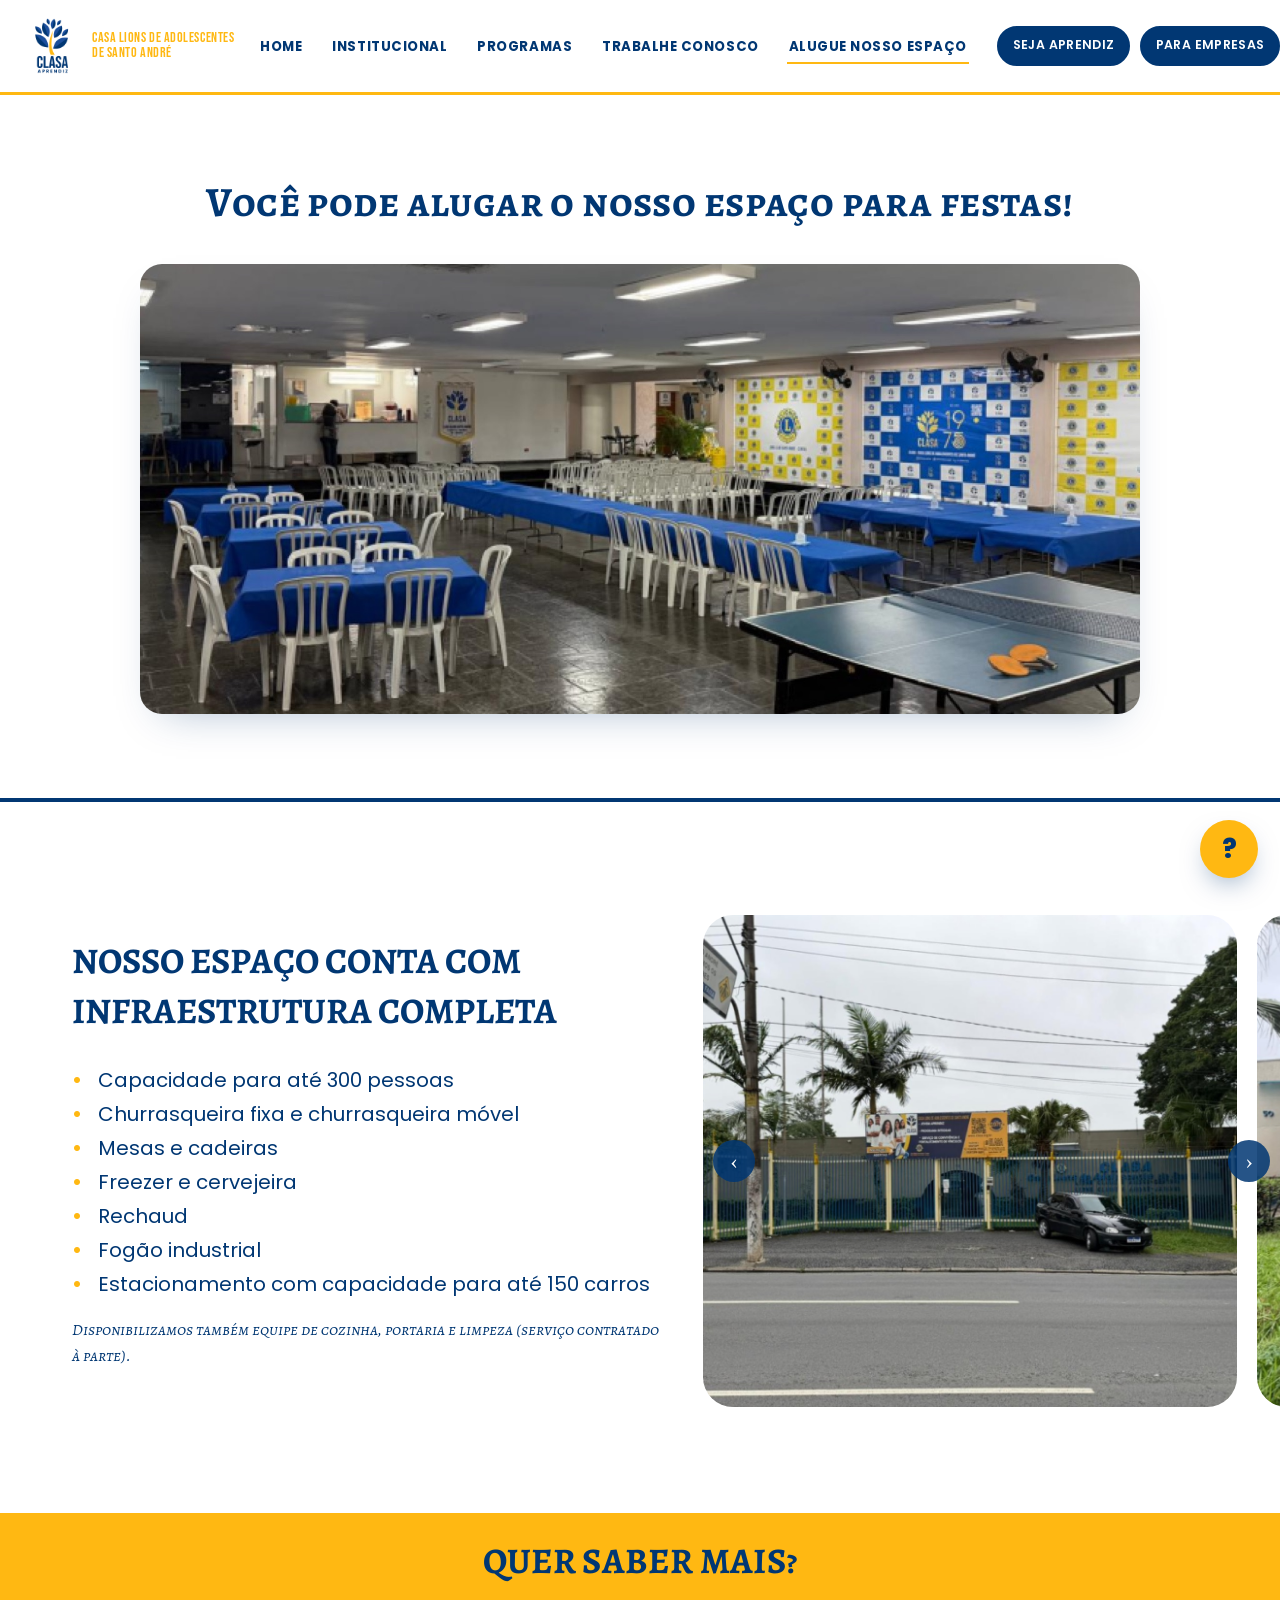
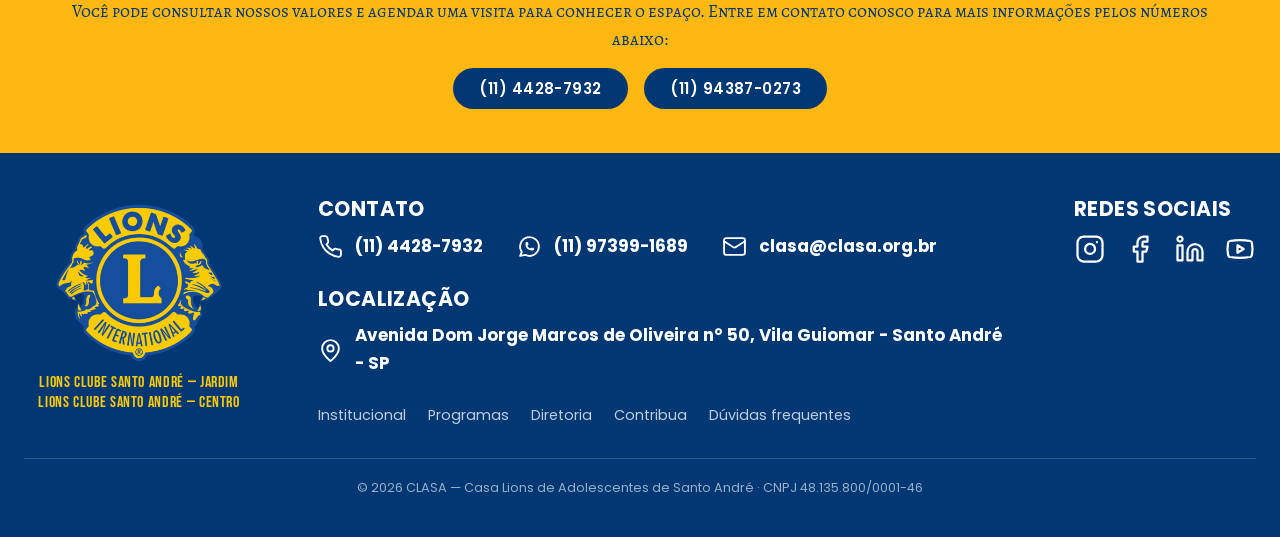
==== alugue-nosso-espaco.html @ 7c2de21e "fix: correções da 2ª rodada de revisão (hover dos documentos, indicadores do carrossel, logos dos pa" ====
<!DOCTYPE html>
<html lang="pt-BR">
<head>
  <meta charset="UTF-8" />
  <meta name="viewport" content="width=device-width, initial-scale=1" />
  <title>Alugue Nosso Espaço — CLASA</title>
  <meta name="description" content="Alugue o espaço da CLASA para festas e eventos. Capacidade para até 300 pessoas, infraestrutura completa e estacionamento para 150 carros." />
  <link rel="icon" href="assets/img/favicon.png" />
  <link rel="preconnect" href="https://fonts.googleapis.com" />
  <link rel="preconnect" href="https://fonts.gstatic.com" crossorigin />
  <link href="https://fonts.googleapis.com/css2?family=Alegreya+SC:ital,wght@0,400;0,500;0,700;0,800;1,400;1,700&family=Bebas+Neue&family=Poppins:wght@400;500;600;700;800&display=swap" rel="stylesheet" />
  <link rel="stylesheet" href="assets/css/style.css?v=17" />
</head>
<body data-page="alugue">

  <div id="site-header"></div>

  <main>

    <section class="section reveal">
      <div class="container">
        <h2 class="section-title section-title--navy">Você pode alugar o nosso espaço para festas!</h2>
        <div class="feature-img">
          <img src="assets/img/espaco/principal.jpg" alt="Salão de eventos da CLASA" loading="lazy" />
        </div>
      </div>
    </section>

    <div class="rule-navy" aria-hidden="true"></div>

    <section class="infra reveal">
      <div class="infra__grid">
          <div class="infra__text">
            <h2 class="split__title-lg">Nosso espaço conta com infraestrutura completa</h2>
            <ul class="bullet-list">
              <li>Capacidade para até 300 pessoas</li>
              <li>Churrasqueira fixa e churrasqueira móvel</li>
              <li>Mesas e cadeiras</li>
              <li>Freezer e cervejeira</li>
              <li>Rechaud</li>
              <li>Fogão industrial</li>
              <li>Estacionamento com capacidade para até 150 carros</li>
            </ul>
            <p class="infra__note"><em>Disponibilizamos também equipe de cozinha, portaria e limpeza (serviço contratado à parte).</em></p>
          </div>
          <div class="photo-carousel" data-carousel>
            <div class="photo-carousel__track">
              <img src="assets/img/espaco/g1.jpg" alt="Espaço da CLASA" loading="lazy" />
              <img src="assets/img/espaco/g2.jpg" alt="Espaço da CLASA" loading="lazy" />
              <img src="assets/img/espaco/g3.jpg" alt="Espaço da CLASA" loading="lazy" />
              <img src="assets/img/espaco/g4.jpg" alt="Espaço da CLASA" loading="lazy" />
              <img src="assets/img/espaco/g5.jpg" alt="Espaço da CLASA" loading="lazy" />
              <img src="assets/img/espaco/g6.jpg" alt="Espaço da CLASA" loading="lazy" />
              <img src="assets/img/espaco/g7.jpg" alt="Espaço da CLASA" loading="lazy" />
              <img src="assets/img/espaco/g8.jpg" alt="Espaço da CLASA" loading="lazy" />
            </div>
            <button class="photo-carousel__arrow photo-carousel__arrow--prev" type="button" aria-label="Foto anterior">&#8249;</button>
            <button class="photo-carousel__arrow photo-carousel__arrow--next" type="button" aria-label="Próxima foto">&#8250;</button>
          </div>
      </div>
    </section>

    <section class="band band-yellow band--ask reveal">
      <div class="container text-center">
        <h2 class="section-title section-title--navy">Quer saber mais?</h2>
        <p class="prose" style="color:var(--navy)">Você pode consultar nossos valores e agendar uma visita para conhecer o espaço. Entre em contato conosco para mais informações pelos números abaixo:</p>
        <p style="display:flex;gap:16px;justify-content:center;flex-wrap:wrap;margin-top:20px">
          <a class="btn" href="tel:+551144287932">(11) 4428-7932</a>
          <a class="btn" href="https://wa.me/5511943870273">(11) 94387-0273</a>
        </p>
      </div>
    </section>

  </main>

  <div id="site-footer"></div>

  <script src="assets/js/partials.js?v=17"></script>
  <script src="assets/js/main.js?v=17"></script>
</body>
</html>
---- assets/css/style.css ----
/* =========================================================
   CLASA — Casa Lions de Adolescentes de Santo André
   Folha de estilo principal
   Paleta e tipografia extraídas do Figma (Protótipo Site - CLASA)
   ========================================================= */

/* ---------- Tokens ---------- */
:root {
  --navy: #013773;
  --navy-700: #012a58;
  --navy-900: #011f42;
  --yellow: #ffb812;
  --yellow-bright: #fbca06;
  --yellow-soft: #ffe9b8;
  --white: #ffffff;
  --paper: #ffffff;
  --paper-alt: #f7f7f7;
  --grey: #d9d9d9;
  --grey-line: #e5e7eb;
  --ink: #013773;
  --ink-soft: #3a5a83;

  --font-serif: "Alegreya SC", "Playfair Display", Georgia, serif;
  --font-ui: "Poppins", system-ui, -apple-system, "Segoe UI", Roboto, sans-serif;
  --font-display: "Bebas Neue", "Poppins", sans-serif;

  --container: 1200px;
  --radius: 22px;
  --radius-sm: 14px;
  --shadow-card: 0 18px 40px -22px rgba(1, 55, 115, 0.35);
  --shadow-soft: 0 10px 30px -18px rgba(1, 55, 115, 0.28);
  --header-h: 92px;
  --ease: cubic-bezier(0.22, 1, 0.36, 1);
}

/* ---------- Reset ---------- */
*,
*::before,
*::after { box-sizing: border-box; }

html { scroll-behavior: smooth; -webkit-text-size-adjust: 100%; }

body {
  margin: 0;
  font-family: var(--font-serif);
  font-size: 1.0625rem;
  line-height: 1.65;
  color: var(--ink);
  background: var(--paper);
  -webkit-font-smoothing: antialiased;
  overflow-x: hidden;
}

img { max-width: 100%; display: block; }
a { color: inherit; text-decoration: none; }
button { font: inherit; cursor: pointer; }
ul { margin: 0; padding: 0; list-style: none; }

h1, h2, h3, h4 {
  font-family: var(--font-serif);
  font-weight: 700;
  line-height: 1.15;
  margin: 0 0 0.5em;
}

/* ---------- Layout helpers ---------- */
.container {
  width: 100%;
  max-width: var(--container);
  margin-inline: auto;
  padding-inline: 24px;
}

.section { padding: 84px 0; }
.section--tight { padding: 60px 0; }

.section-title {
  font-size: clamp(1.9rem, 1.2rem + 2.6vw, 2.6rem);
  text-align: center;
  margin-bottom: 0.9em;
  letter-spacing: 0.01em;
}
.section-title--yellow { color: var(--yellow); }
.section-title--navy { color: var(--navy); }

.eyebrow {
  font-family: var(--font-ui);
  font-weight: 700;
  letter-spacing: 0.14em;
  text-transform: uppercase;
  font-size: 0.8rem;
}

.lead {
  font-size: 1.15rem;
  line-height: 1.7;
}

.text-center { text-align: center; }

/* ---------- Buttons ---------- */
.btn {
  --btn-bg: var(--navy);
  --btn-fg: #fff;
  display: inline-flex;
  align-items: center;
  justify-content: center;
  gap: 0.5em;
  font-family: var(--font-ui);
  font-weight: 600;
  font-size: 0.95rem;
  letter-spacing: 0.03em;
  text-transform: uppercase;
  padding: 0.85em 1.7em;
  border: 2px solid var(--btn-bg);
  border-radius: 999px;
  background: var(--btn-bg);
  color: var(--btn-fg);
  transition: transform 0.2s var(--ease), background 0.2s, color 0.2s, box-shadow 0.2s;
  will-change: transform;
}
.btn:hover { transform: translateY(-2px); box-shadow: var(--shadow-soft); }
.btn--yellow { --btn-bg: var(--yellow); --btn-fg: var(--navy); }
.btn--ghost { background: transparent; --btn-fg: var(--navy); }
.btn--ghost:hover { background: var(--navy); color: #fff; }
.btn--ghost-light { background: transparent; border-color: #fff; --btn-fg: #fff; }
.btn--ghost-light:hover { background: #fff; color: var(--navy); }
.btn--lg { font-size: 1.05rem; padding: 1em 2.2em; }

/* =========================================================
   Header
   ========================================================= */
.site-header {
  position: sticky;
  top: 0;
  z-index: 100;
  background: var(--white);
  border-bottom: 3px solid var(--yellow);
  transition: box-shadow 0.25s;
}
.site-header.is-scrolled { box-shadow: 0 8px 24px -14px rgba(1, 55, 115, 0.35); }

.site-header__inner {
  max-width: 1320px;
  margin-inline: auto;
  padding: 12px 24px;
  display: flex;
  align-items: center;
  gap: 24px;
  min-height: var(--header-h);
}

.brand { display: flex; align-items: center; gap: 12px; flex-shrink: 0; }
.brand__logo { height: 56px; width: auto; }
.brand__tag {
  font-family: var(--font-display);
  color: var(--yellow);
  font-size: 0.86rem;
  line-height: 1.08;
  letter-spacing: 0.04em;
  text-transform: uppercase;
  white-space: nowrap;
}

.primary-nav {
  margin-left: auto;
  display: flex;
  align-items: center;
  gap: 28px;
}
.primary-nav ul { display: flex; align-items: center; gap: 26px; }
.primary-nav ul a {
  font-family: var(--font-ui);
  font-weight: 700;
  font-size: 0.83rem;
  letter-spacing: 0.04em;
  text-transform: uppercase;
  color: var(--navy);
  padding: 6px 2px;
  position: relative;
  white-space: nowrap;
}
.primary-nav ul a::after {
  content: "";
  position: absolute;
  left: 0; right: 100%;
  bottom: -2px;
  height: 2px;
  background: var(--yellow);
  transition: right 0.25s var(--ease);
}
.primary-nav ul a:hover::after,
.primary-nav ul a[aria-current="page"]::after { right: 0; }

.header-cta { display: flex; gap: 10px; flex-shrink: 0; }
.header-cta .btn { padding: 0.6em 1.1em; font-size: 0.78rem; white-space: nowrap; }

.nav-toggle {
  display: none;
  margin-left: auto;
  width: 46px; height: 46px;
  border: 2px solid var(--navy);
  border-radius: 12px;
  background: transparent;
  position: relative;
}
.nav-toggle span,
.nav-toggle span::before,
.nav-toggle span::after {
  content: "";
  position: absolute;
  left: 50%;
  width: 20px; height: 2px;
  background: var(--navy);
  transform: translateX(-50%);
  transition: transform 0.25s, opacity 0.2s;
}
.nav-toggle span { top: 50%; margin-top: -1px; }
.nav-toggle span::before { top: -6px; }
.nav-toggle span::after { top: 6px; }
body.nav-open .nav-toggle span { background: transparent; }
body.nav-open .nav-toggle span::before { transform: translateX(-50%) rotate(45deg); top: 0; }
body.nav-open .nav-toggle span::after { transform: translateX(-50%) rotate(-45deg); top: 0; }

/* =========================================================
   Hero carousel
   ========================================================= */
.hero {
  position: relative;
  background: var(--navy);
  overflow: hidden;
}
.hero__track {
  display: flex;
  transition: transform 0.7s var(--ease);
}
.hero__slide {
  position: relative;
  min-width: 100%;
  aspect-ratio: 1512 / 620;
}
.hero__slide img {
  width: 100%; height: 100%;
  object-fit: cover;
}
.hero__slide::after {
  content: "";
  position: absolute;
  inset: 0;
  background: linear-gradient(180deg, rgba(1, 31, 66, 0) 55%, rgba(1, 31, 66, 0.55) 100%);
}
.hero__bars {
  position: absolute;
  left: 0; right: 0; bottom: 0;
  display: flex;
  gap: 6px;
  padding: 0 20px 16px;
  z-index: 3;
}
.hero__bar {
  flex: 1;
  height: 5px;
  background: rgba(255, 255, 255, 0.45);
  box-shadow: 0 1px 4px rgba(1, 20, 44, 0.5);
  border-radius: 999px;
  overflow: hidden;
  border: none;
  padding: 0;
}
.hero__bar span {
  display: block;
  height: 100%;
  width: 0;
  background: var(--yellow);
}
.hero__bar.is-done span { background: #fff; }
.hero__bar.is-active span { width: 100%; transition: width 6s linear; }
.hero__bar.is-done span { width: 100%; }

/* =========================================================
   Quem somos (navy band)
   ========================================================= */
.band-navy { background: var(--navy); color: #fff; }
.band-navy .section-title { color: #fff; }
.quem-somos p {
  max-width: 62rem;
  margin-inline: auto;
  text-align: center;
  font-size: 1.1rem;
  color: rgba(255, 255, 255, 0.92);
}

/* =========================================================
   Certificações
   ========================================================= */
.cert-grid {
  display: grid;
  grid-template-columns: repeat(3, 1fr);
  gap: 28px;
  max-width: 980px;
  margin-inline: auto;
}
.cert-card {
  border: 1.5px solid var(--yellow);
  border-radius: var(--radius-sm);
  overflow: hidden;
  background: #fff;
  display: flex;
  flex-direction: column;
  transition: transform 0.25s var(--ease), box-shadow 0.25s;
}
.cert-card:hover { transform: translateY(-4px); box-shadow: var(--shadow-card); }
.cert-card__media {
  flex: 1;
  display: grid;
  place-items: center;
  padding: 34px 26px;
  min-height: 150px;
}
.cert-card__media img { max-height: 92px; width: auto; object-fit: contain; }
.cert-card__foot {
  display: flex;
  align-items: center;
  justify-content: center;
  gap: 10px;
  background: var(--yellow);
  color: var(--navy);
  font-weight: 700;
  padding: 12px;
  font-size: 1rem;
  letter-spacing: 0.02em;
}
.cert-card__foot svg { width: 9px; height: 15px; }

/* =========================================================
   Números / stats — geometria do Figma (frame de 1512px)
   Faixa azul de 280px + elipse amarela; textos centralizados em
   x=350 (esq.) e x=1194 (dir.). Usa cqw = 1% da largura da faixa.
   ========================================================= */
.stats {
  container-type: inline-size;
  position: relative;
  background: var(--navy);
  overflow: hidden;
  color: var(--navy);
}
.stats::before {
  content: "";
  position: absolute;
  left: -29.03cqw;
  top: -14.95cqw;
  width: 85.65cqw;
  height: 78.04cqw;
  border-radius: 50%;
  background: var(--yellow);
}
.stats__inner {
  position: relative;
  z-index: 2;
  height: 18.52cqw;
}
.stats__col {
  position: absolute;
  top: 2.9cqw;
  left: 23.15cqw;
  width: 26cqw;
  transform: translateX(-50%);
  text-align: center;
}
.stats__col--navy { left: 78.97cqw; color: var(--yellow); }
.stat__num {
  font-size: 6.35cqw;
  font-weight: 700;
  line-height: 8.66cqw;
  letter-spacing: 0.01em;
}
.stat__label {
  font-size: 1.59cqw;
  font-weight: 700;
  line-height: 2.18cqw;
  max-width: 25.8cqw;
  margin: -0.7cqw auto 0;
}

/* =========================================================
   Parceiros carousel
   ========================================================= */
.parceiros .container { position: relative; }
.parceiros .section-title {
  text-align: left;
  font-style: italic;
  color: var(--navy);
}
.logo-carousel {
  position: relative;
  padding-inline: 72px;
}
.logo-carousel__viewport { overflow: hidden; }
.logo-carousel__track {
  display: flex;
  transition: transform 0.6s var(--ease);
}
.logo-carousel__group {
  min-width: 100%;
  display: grid;
  grid-template-columns: repeat(5, 1fr);
  grid-auto-rows: 120px;
  gap: 18px 26px;
  align-content: center;
}
.logo-carousel__cell {
  display: grid;
  place-items: center;
  padding: 10px;
}
.logo-carousel__cell img {
  max-height: 88px;
  max-width: 100%;
  width: auto;
  object-fit: contain;
  transition: transform 0.25s;
}
.logo-carousel__cell img:hover { transform: scale(1.05); }
/* logos brancas/claras ganham fundo azul-marinho para ficarem legíveis */
.logo-carousel__cell--dark img {
  background: var(--navy);
  border-radius: 14px;
  padding: 10px 16px;
  max-height: 96px;
  box-sizing: border-box;
}
.logo-carousel__arrow {
  position: absolute;
  top: 50%;
  transform: translateY(-50%);
  width: 56px; height: 84px;
  border: none;
  background: transparent;
  color: var(--navy);
  display: grid;
  place-items: center;
  padding: 0;
  transition: color 0.2s, transform 0.2s;
}
.logo-carousel__arrow svg { width: 30px; height: 60px; }
.logo-carousel__arrow:hover { color: var(--yellow); }
.logo-carousel__arrow--prev:hover { transform: translateY(-50%) translateX(-3px); }
.logo-carousel__arrow--next:hover { transform: translateY(-50%) translateX(3px); }
.logo-carousel__arrow--prev { left: 0; }
.logo-carousel__arrow--next { right: 0; }
.logo-carousel__dots {
  display: flex;
  gap: 8px;
  justify-content: flex-end;
  position: absolute;
  top: 8px;
  right: 24px;
  margin: 0;
}
.logo-carousel__dots button {
  width: 22px; height: 6px;
  border-radius: 999px;
  border: none;
  background: var(--grey);
}
.logo-carousel__dots button[aria-current="true"] { background: var(--navy); }

/* =========================================================
   Avaliações — geometria do Figma (frame de 1512px)
   Fundo branco, cartões com raio 50px e sombra suave, em grade:
   A (larga) | B (alta, com foto)  ·  C + D | (B)  ·  E (larga) | F
   ========================================================= */
.avaliacoes { background: #fff; }
.avaliacoes__head {
  background: var(--yellow);
  text-align: center;
  padding: 26px 24px;
}
.avaliacoes__head h2 {
  margin: 0;
  color: var(--navy);
  font-size: clamp(1.6rem, 1rem + 2.4vw, 2.25rem);
}
.reviews {
  display: grid;
  grid-template-columns: 273fr 43fr 480fr 51fr 391fr;
  grid-template-rows: auto auto auto;
  row-gap: 22px;
  max-width: 1290px;
  margin: 0 auto;
  padding: 77px 24px 78px;
  align-items: stretch;
}
.review-card {
  background: #fff;
  border-radius: 50px;
  box-shadow: 0 5px 22px rgba(0, 0, 0, 0.17);
  padding: 26px 38px;
  font-family: Arial, Helvetica, sans-serif;
  display: flex;
  flex-direction: column;
  justify-content: center;
  min-height: 152px;
}
.review-card--a { grid-column: 1 / 4; grid-row: 1; }
.review-card--b { grid-column: 5; grid-row: 1 / 3; align-self: start; min-height: 318px; padding: 30px 36px; justify-content: flex-start; }
.review-card--c { grid-column: 1; grid-row: 2; padding-inline: 28px; }
.review-card--d { grid-column: 3; grid-row: 2; }
.review-card--e { grid-column: 1 / 4; grid-row: 3; }
.review-card--f { grid-column: 5; grid-row: 3; align-self: end; min-height: 142px; padding-inline: 28px; }
.review-card__meta {
  display: flex;
  align-items: center;
  gap: 10px;
  margin: 0 0 10px;
  font-size: 0.85rem;
  color: #5f6368;
}
.review-card__stars { color: #fbbc04; letter-spacing: 1px; font-size: 1.05rem; line-height: 1; }
.review-card__text {
  margin: 0;
  font-size: 0.98rem;
  line-height: 1.6;
  color: #3c4043;
}
.review-card__img {
  margin-top: 16px;
  width: 145px;
  height: 143px;
  object-fit: cover;
  border-radius: 14px;
}

/* =========================================================
   Footer
   ========================================================= */
.site-footer {
  background: var(--navy);
  color: #fff;
  padding: 44px 0 26px;
  font-family: var(--font-ui);
}
.site-footer .container { max-width: 1290px; }
.site-footer__grid {
  display: grid;
  grid-template-columns: minmax(190px, 230px) 1fr auto;
  gap: 40px 64px;
  align-items: start;
}
.footer-brand { text-align: center; }
.footer-brand img { height: 172px; width: auto; margin-inline: auto; }
.footer-brand span {
  display: block;
  font-family: var(--font-display);
  color: var(--yellow-bright);
  letter-spacing: 0.04em;
  font-size: 1rem;
  margin-top: 4px;
  line-height: 1.25;
  text-transform: uppercase;
}
.footer-col h3 {
  font-family: var(--font-ui);
  color: #fff;
  font-weight: 700;
  font-size: clamp(1.1rem, 1.6vw, 1.5rem);
  letter-spacing: 0.02em;
  text-transform: uppercase;
  margin: 0 0 12px;
}
.footer-contact { display: grid; gap: 10px; margin-bottom: 26px; }
.footer-contact--row {
  display: flex;
  flex-wrap: wrap;
  gap: 10px 34px;
  align-items: center;
}
.footer-contact a,
.footer-contact p {
  display: flex;
  align-items: center;
  gap: 12px;
  margin: 0;
  font-weight: 700;
  font-size: clamp(0.95rem, 1.32vw, 1.25rem);
  color: #fff;
}
.footer-contact a:hover { color: var(--yellow); }
.footer-contact svg { flex-shrink: 0; width: 25px; height: 25px; color: #fff; }
.footer-links {
  display: flex;
  flex-wrap: wrap;
  gap: 8px 22px;
  margin-top: 4px;
  font-size: 0.9rem;
}
.footer-links a { color: rgba(255,255,255,.75); }
.footer-links a:hover { color: var(--yellow); }
.social-links { display: flex; gap: 18px; margin-top: 4px; }
.social-links a {
  width: 32px; height: 32px;
  display: grid;
  place-items: center;
  color: #fff;
  transition: color 0.2s, transform 0.2s;
}
.social-links a:hover { color: var(--yellow); transform: translateY(-2px); }
.social-links svg { width: 30px; height: 30px; }
.site-footer__legal {
  margin-top: 30px;
  padding-top: 18px;
  border-top: 1px solid rgba(255, 255, 255, 0.18);
  text-align: center;
  font-size: 0.8rem;
  color: rgba(255, 255, 255, 0.6);
}

/* =========================================================
   Floating help button
   ========================================================= */
.help-fab {
  position: fixed;
  right: 22px;
  bottom: 22px;
  z-index: 90;
  width: 58px; height: 58px;
  border-radius: 50%;
  background: var(--yellow);
  color: var(--navy);
  display: grid;
  place-items: center;
  font-family: var(--font-ui);
  font-weight: 800;
  font-size: 1.6rem;
  box-shadow: 0 12px 28px -10px rgba(1, 55, 115, 0.5);
  transition: transform 0.2s var(--ease);
}
.help-fab:hover { transform: scale(1.08); }

/* =========================================================
   Reveal on scroll
   ========================================================= */
/* Conteúdo sempre visível por padrão; o "esconder" só entra quando o JS
   marca <html class="js-reveal"> — assim, sem JS ou se algo falhar, nada some. */
.js-reveal .reveal {
  opacity: 0;
  transform: translateY(24px);
  transition: opacity 0.6s var(--ease), transform 0.6s var(--ease);
}
.js-reveal .reveal.is-visible { opacity: 1; transform: none; }
@media (prefers-reduced-motion: reduce) {
  .js-reveal .reveal { opacity: 1; transform: none; transition: none; }
  * { scroll-behavior: auto !important; }
}

/* =========================================================
   PÁGINAS INTERNAS — componentes compartilhados
   ========================================================= */

/* ---- Hero simples de página ---- */
.page-hero {
  background: var(--yellow);
  text-align: center;
  padding: 66px 24px;
}
.page-hero--plain { background: var(--paper); }
.page-hero--navy { background: var(--navy); }
.page-hero h1 {
  font-size: clamp(2rem, 1.3rem + 2.8vw, 2.9rem);
  color: var(--navy);
  margin: 0 0 0.4em;
}
.page-hero--navy h1 { color: #fff; }
.page-hero p {
  max-width: 60rem;
  margin: 0 auto;
  font-size: 1.08rem;
  color: var(--navy);
}
.page-hero--navy p { color: rgba(255,255,255,.9); }

/* ---- Bandas full-width ---- */
.band { padding: 70px 0; }
.band-yellow { background: var(--yellow); color: var(--navy); }
.band-yellow .section-title { color: var(--navy); }
.band-navy .section-title { color: #fff; }
.band-alt { background: var(--paper-alt); }

/* ---- Prose ---- */
.prose { max-width: 62rem; margin-inline: auto; }
.prose p { margin: 0 0 1.1em; }
.prose h2 { color: var(--navy); font-size: clamp(1.6rem, 1.1rem + 1.8vw, 2.2rem); margin-bottom: .6em; }
.prose h3 { color: var(--navy); font-size: 1.5rem; margin: 1.4em 0 .4em; }

/* ---- Cartão de informação (navy) ---- */
.info-card {
  background: var(--navy);
  color: #fff;
  border-radius: var(--radius);
  padding: 30px 32px;
}
.info-card h3 { color: #fff; text-align: center; font-size: 1.5rem; margin-bottom: .5em; }
.info-card--outline {
  background: transparent;
  color: var(--navy);
  border: 2px solid var(--navy);
}
.info-card--outline h3 { color: var(--navy); }
.info-card ul { display: grid; gap: 6px; }
.info-card li { position: relative; padding-left: 1.1em; }
.info-card li::before { content: "•"; position: absolute; left: 0; color: var(--yellow); }

/* ---- Grade Missão / Visão / Valores ---- */
.mvv-grid {
  display: grid;
  grid-template-columns: repeat(3, 1fr);
  gap: 26px;
  align-items: stretch;
}
.mvv-grid .info-card { display: flex; flex-direction: column; justify-content: center; text-align: center; }
.mvv-grid .info-card ul { text-align: left; margin-top: 8px; justify-items: center; }

/* ---- Linhas alternadas texto + card ---- */
.split {
  display: grid;
  grid-template-columns: 1fr 1fr;
  gap: 40px;
  align-items: start;
}
.split--center { align-items: center; }
.split--stack > * { min-width: 0; }
.split > div > h2:first-child,
.split > div > h3:first-child { margin-top: 0; }
.split h2, .split h3 { color: var(--navy); }
.split__title-lg {
  font-size: clamp(1.8rem, 1.1rem + 2.6vw, 3rem);
  line-height: 1.1;
  color: var(--navy);
  margin-top: 0;
}
.band-navy .split__title-lg,
.band-navy .split h2,
.band-navy .split h3,
.band-navy .split p { color: #fff; }
.band-navy .split__title-lg.is-yellow { color: var(--yellow); }
.band-yellow .split__title-lg { color: var(--navy); }

/* headings dentro de info-card sempre vencem o .split h3 */
.split .info-card h3 { color: #fff; }
.split .info-card--outline h3 { color: var(--navy); }
.band-navy .split .info-card--outline h3 { color: var(--navy); }

/* ---- Lista em pílulas (benefícios) ---- */
.pill-list {
  display: flex;
  flex-wrap: wrap;
  gap: 16px;
  justify-content: center;
  max-width: 900px;
  margin: 0 auto;
}
.pill-list li {
  background: var(--yellow);
  color: var(--navy);
  font-weight: 700;
  padding: 14px 30px;
  border-radius: 999px;
  font-size: 1.05rem;
}
.band-yellow .pill-list li { background: var(--navy); color: #fff; }

/* ---- Cards de programa (foto + corpo navy) ---- */
.program-cards {
  display: grid;
  grid-template-columns: repeat(3, 1fr);
  gap: 28px;
}
.program-card {
  display: flex;
  flex-direction: column;
  border-radius: var(--radius);
  background: var(--navy);
  color: #fff;
  padding: 14px 14px 4px;
}
.program-card__media {
  aspect-ratio: 16 / 11;
  border-radius: 16px;
  overflow: hidden;
}
.program-card__media img { width: 100%; height: 100%; object-fit: cover; }
.program-card__body { padding: 20px 14px 22px; text-align: center; flex: 1; }
.program-card__body h3 { color: #fff; font-size: 1.4rem; margin-bottom: .35em; }
.program-card__body p { color: rgba(255,255,255,.9); font-size: .98rem; }
.program-card__cta {
  display: block;
  text-align: center;
  background: var(--navy-700);
  border-top: 1px solid rgba(255,255,255,.12);
  padding: 14px;
  font-family: var(--font-serif);
  font-weight: 700;
  letter-spacing: .04em;
}
.program-cards + .program-cta-row {
  display: grid;
  grid-template-columns: repeat(3, 1fr);
  gap: 28px;
  margin-top: 22px;
}
.program-cta-row .btn { width: 100%; }

/* ---- Lista de marcadores simples (sem caixa) ---- */
.bullet-list {
  display: grid;
  gap: 9px;
  max-width: 64ch;
}
.bullet-list li {
  position: relative;
  padding-left: 1.3em;
  line-height: 1.5;
}
.bullet-list li::before {
  content: "•";
  position: absolute;
  left: 0;
  color: var(--yellow);
  font-weight: 700;
}
.band-navy .bullet-list li::before { color: var(--yellow); }

/* ---- Arco curvo decorativo ---- */
.arc-divider {
  position: relative;
  height: 60px;
  overflow: hidden;
  margin-bottom: 10px;
}
.arc-divider::before {
  content: "";
  position: absolute;
  left: 50%;
  top: 0;
  width: 160%;
  height: 400px;
  transform: translateX(-50%);
  border: 2px solid var(--navy);
  border-radius: 50%;
  background: transparent;
}

/* ---- FAQ em grade de cards (estilo Figma) ---- */
.faq-grid {
  display: grid;
  grid-template-columns: repeat(3, 1fr);
  align-items: start;
  gap: 26px;
  max-width: 1080px;
  margin-inline: auto;
}
.faq-card {
  display: flex;
  flex-direction: column;
  border-radius: 18px;
  overflow: hidden;
  background: var(--navy);
  box-shadow: var(--shadow-soft);
}
.faq-card__q {
  border: none;
  background: transparent;
  color: var(--yellow);
  font-family: var(--font-serif);
  font-weight: 700;
  font-size: 1.15rem;
  line-height: 1.25;
  text-align: center;
  padding: 30px 22px 22px;
  flex: 1;
  min-height: 132px;
  display: flex;
  align-items: center;
  justify-content: center;
}
.faq-card__toggle {
  border: none;
  background: var(--yellow);
  color: var(--navy);
  font-family: var(--font-serif);
  font-weight: 700;
  letter-spacing: .03em;
  padding: 14px;
  font-size: .95rem;
  cursor: pointer;
  transition: background .2s;
}
.faq-card__toggle:hover { background: var(--yellow-bright); }
.faq-card__a {
  display: grid;
  grid-template-rows: 0fr;
  transition: grid-template-rows .3s var(--ease);
  background: #fff;
}
.faq-card.is-open .faq-card__a { grid-template-rows: 1fr; }
.faq-card__a > div { overflow: hidden; }
.faq-card__a p {
  margin: 0;
  padding: 18px 22px;
  font-family: var(--font-ui);
  font-size: .95rem;
  color: #2f3b4c;
  line-height: 1.55;
}

/* ---- Documentos (transparência) ---- */
.doc-grid {
  display: grid;
  grid-template-columns: repeat(3, 1fr);
  gap: 18px;
  max-width: 1000px;
  margin-inline: auto;
  align-items: stretch;
}
.doc-card {
  display: flex;
  align-items: center;
  gap: 14px;
  justify-content: space-between;
  min-height: 76px;
  border: 2px solid var(--navy);
  border-radius: 40px;
  padding: 12px 12px 12px 22px;
  font-weight: 700;
  font-size: .95rem;
  line-height: 1.25;
  color: var(--navy);
  transition: background .2s, color .2s;
}
.doc-card:hover { background: var(--navy); color: #fff; }
.doc-card__icon {
  flex-shrink: 0;
  width: 44px; height: 44px;
  border-radius: 50%;
  background: var(--navy);
  display: grid; place-items: center;
}
.doc-card:hover .doc-card__icon { background: var(--yellow); }

/* ---- Pessoas (diretoria / especialistas) ---- */
.people-lead {
  display: grid;
  grid-template-columns: repeat(2, minmax(0, 1fr));
  gap: 24px;
  max-width: 900px;
  margin: 0 auto 22px;
}
.people-grid {
  display: grid;
  grid-template-columns: repeat(4, 1fr);
  gap: 20px;
  max-width: 1000px;
  margin-inline: auto;
}
.person-card {
  border: 2px solid var(--navy);
  border-radius: var(--radius-sm);
  padding: 20px;
  text-align: center;
}
.person-card--lead {
  background: var(--navy);
  color: #fff;
  border-color: var(--navy);
  padding: 30px 24px;
}
.person-card__role {
  font-family: var(--font-serif);
  font-weight: 700;
  font-size: .95rem;
  letter-spacing: .04em;
  color: var(--navy);
  display: flex;
  align-items: center;
  justify-content: center;
  gap: 8px;
  line-height: 1.2;
}
.person-card__role svg { width: 20px; height: 20px; flex-shrink: 0; fill: currentColor; }
.person-card--lead .person-card__role { color: var(--yellow); font-size: 1.05rem; }
.person-card__name {
  font-family: var(--font-serif);
  font-size: 1.2rem;
  font-weight: 400;
  letter-spacing: .06em;
  margin-top: 10px;
  color: var(--navy);
}
.person-card--lead .person-card__name { font-size: 1.8rem; color: #fff; }

/* ---- Cartão de contato de especialista ---- */
.contact-cards {
  display: grid;
  grid-template-columns: repeat(2, 1fr);
  gap: 26px;
  max-width: 980px;
  margin-inline: auto;
}
.contact-card {
  display: grid;
  grid-template-columns: 120px 1fr;
  gap: 20px;
  align-items: center;
  border: 2px solid var(--navy);
  border-radius: var(--radius);
  padding: 20px;
}
.contact-card img { width: 120px; height: 120px; border-radius: 12px; object-fit: cover; background: var(--paper-alt); }
.contact-card h3 { color: var(--navy); margin-bottom: .4em; font-size: 1.2rem; }
.contact-card ul { display: grid; gap: 4px; font-size: .92rem; font-weight: 700; }
.contact-card a { color: var(--navy); }

/* ---- Acordeão (FAQ / programas) ---- */
.accordion { max-width: 860px; margin-inline: auto; display: grid; gap: 14px; }
.accordion__item { border: 2px solid var(--navy); border-radius: var(--radius-sm); overflow: hidden; }
.accordion__head {
  width: 100%;
  text-align: left;
  background: var(--navy);
  color: var(--yellow);
  font-family: var(--font-serif);
  font-weight: 700;
  font-size: 1.1rem;
  padding: 18px 22px;
  display: flex;
  justify-content: space-between;
  gap: 16px;
  align-items: center;
}
.accordion__head::after {
  content: "+";
  font-family: var(--font-ui);
  font-size: 1.4rem;
  line-height: 1;
  transition: transform .25s;
}
.accordion__item.is-open .accordion__head::after { transform: rotate(45deg); }
.accordion__panel {
  display: grid;
  grid-template-rows: 0fr;
  transition: grid-template-rows .3s var(--ease);
  background: #fff;
}
.accordion__item.is-open .accordion__panel { grid-template-rows: 1fr; }
.accordion__panel > div { overflow: hidden; }
.accordion__panel p { margin: 0; padding: 18px 22px; font-family: var(--font-ui); font-size: .98rem; color: #2f3b4c; }

/* ---- FAQ estilo grid de cards (fallback visual do Figma) ---- */
.faq-note { max-width: 62rem; margin: 0 auto 40px; text-align: center; }

/* ---- Vagas ---- */
.jobs-grid {
  display: grid;
  grid-template-columns: repeat(3, 1fr);
  gap: 24px;
  max-width: 1050px;
  margin-inline: auto;
}
.job-card {
  border: 2px solid var(--navy);
  border-radius: var(--radius-sm);
  padding: 24px;
  display: flex;
  flex-direction: column;
  text-align: center;
  gap: 10px;
}
.job-card h3 { color: var(--navy); font-size: 1.15rem; margin: 0; }
.job-card__meta { font-size: .9rem; color: var(--ink-soft); flex: 1; }
.job-card .btn { margin-top: auto; }

/* ---- Modal ---- */
.modal {
  position: fixed;
  inset: 0;
  z-index: 200;
  display: grid;
  place-items: center;
  padding: 24px;
  background: rgba(1, 20, 44, 0.6);
  opacity: 0;
  pointer-events: none;
  transition: opacity .25s;
}
.modal.is-open { opacity: 1; pointer-events: auto; }
.modal__dialog {
  background: #fff;
  border-radius: var(--radius);
  max-width: 720px;
  width: 100%;
  max-height: 88vh;
  overflow-y: auto;
  padding: 40px;
  position: relative;
  transform: translateY(12px);
  transition: transform .25s var(--ease);
}
.modal.is-open .modal__dialog { transform: none; }
.modal__close {
  position: absolute;
  top: 14px; right: 14px;
  width: 38px; height: 38px;
  border-radius: 50%;
  border: none;
  background: var(--paper-alt);
  color: var(--navy);
  font-size: 1.3rem;
  line-height: 1;
}
.modal__close:hover { background: var(--yellow); }
.modal h3.modal__eyebrow { color: var(--yellow); text-align: center; font-size: 1.3rem; margin-bottom: .2em; }
.modal h2 { color: var(--navy); text-align: center; font-size: 1.5rem; }
.modal .info-card { margin-top: 18px; }
.modal .split { gap: 18px; margin-top: 18px; }
.modal__apply {
  margin-top: 22px;
  background: var(--navy);
  color: #fff;
  border-radius: var(--radius-sm);
  padding: 20px;
  text-align: center;
}
.modal__apply a { color: var(--yellow); font-weight: 700; }
.modal__apply small { display: block; margin-top: 6px; color: rgba(255,255,255,.75); }

/* ---- Vídeo ---- */
.video-frame {
  max-width: 1180px;
  margin-inline: auto;
  aspect-ratio: 16 / 8;
  border-radius: var(--radius);
  overflow: hidden;
  background: var(--grey);
  box-shadow: var(--shadow-card);
}
.video-frame video,
.video-frame iframe { width: 100%; height: 100%; border: 0; display: block; object-fit: cover; }

/* ---- Mapa ---- */
.map-embed { line-height: 0; }
.map-embed iframe { width: 100%; height: 420px; border: 0; display: block; filter: grayscale(0.2); }

/* ---- Imagem destacada / galeria ---- */
.feature-img {
  max-width: 1000px;
  margin-inline: auto;
  border-radius: var(--radius);
  overflow: hidden;
  box-shadow: var(--shadow-card);
}
.gallery {
  display: grid;
  grid-template-columns: repeat(auto-fit, minmax(220px, 1fr));
  gap: 16px;
}
.gallery img { border-radius: var(--radius-sm); aspect-ratio: 4 / 3; object-fit: cover; width: 100%; }

/* ---- Carrossel de fotos ---- */
.photo-carousel { position: relative; }
.photo-carousel__track {
  display: flex;
  gap: 16px;
  overflow-x: auto;
  scroll-snap-type: x mandatory;
  scroll-behavior: smooth;
  scrollbar-width: none;
  -ms-overflow-style: none;
  border-radius: var(--radius);
}
.photo-carousel__track::-webkit-scrollbar { display: none; }
.photo-carousel__track img {
  flex: 0 0 82%;
  scroll-snap-align: center;
  border-radius: var(--radius);
  aspect-ratio: 4 / 3;
  object-fit: cover;
}
.photo-carousel__arrow {
  position: absolute;
  top: 50%;
  transform: translateY(-50%);
  width: 42px; height: 42px;
  border-radius: 50%;
  border: none;
  background: rgba(1, 55, 115, 0.85);
  color: #fff;
  font-size: 1.5rem;
  line-height: 1;
  display: grid;
  place-items: center;
}
.photo-carousel__arrow:hover { background: var(--navy); }
.photo-carousel__arrow--prev { left: 10px; }
.photo-carousel__arrow--next { right: 10px; }

/* ---- ODS ---- */
.ods-list,
.info-card .ods-list {
  display: flex;
  flex-wrap: wrap;
  gap: 14px;
  justify-content: center;
  max-width: 860px;
  margin-inline: auto;
  list-style: none;
  padding: 0;
}
.ods-list li {
  flex: 1 1 calc(33.333% - 14px);
  max-width: calc(33.333% - 14px);
  text-align: center;
  background: var(--paper-alt);
  border: 1.5px solid var(--yellow);
  border-radius: 12px;
  padding: 12px 18px;
  font-weight: 700;
  color: var(--navy);
}
.ods-list li::before { content: none; }
.band-navy .ods-list li { background: rgba(255,255,255,.06); border-color: rgba(255,255,255,.3); color: #fff; }

/* ---- Cutout / foto lateral ---- */
.media-text {
  display: grid;
  grid-template-columns: 0.85fr 1.15fr;
  gap: 44px;
  align-items: center;
}
.media-text__img img { width: 100%; border-radius: var(--radius); object-fit: cover; }

/* =========================================================
   REVISÃO CLASA (21/09) — ajustes de fidelidade ao protótipo
   Medidas tiradas do Figma (frame de 1512px).
   ========================================================= */

/* ---- Utilitários ---- */
.rule-navy { height: 4px; background: var(--navy); }
.btn-pill {
  display: flex; align-items: center; justify-content: center;
  min-height: 62px; border-radius: 40px; background: var(--navy); color: #fff;
  font-family: var(--font-serif); font-weight: 700; font-size: 1.05rem;
  text-transform: uppercase; letter-spacing: .02em; text-align: center; padding: 0 22px;
  transition: transform .2s, box-shadow .2s;
}
.btn-pill:hover { transform: translateY(-2px); box-shadow: var(--shadow-soft); }
.info-card--wide { border-radius: 20px; text-align: center; padding: 22px 46px 30px; }
.info-card--wide h2 { color: #fff; font-size: 2rem; margin: 0 0 .5em; }
.info-card--wide p { margin: 0; }
.cols-2 { columns: 2; column-gap: 36px; }
.cols-2 li { break-inside: avoid; }

/* ---- Institucional: Transparência ---- */
.transp-head { background: var(--yellow); height: 103px; display: grid; place-items: center; }
.transp-head h2 { margin: 0; color: var(--navy); font-size: 2.25rem; text-transform: uppercase; }
.transp { padding: 48px 0 70px; }
.transp .container { max-width: 1440px; }
.transp__lead { text-align: center; font-weight: 700; margin: 0 auto 46px; max-width: 1370px; }
.transp__eyebrow { text-align: center; text-transform: uppercase; font-size: 1rem; color: var(--navy); margin: 0 0 22px; }
.doc-grid {
  grid-template-columns: repeat(3, minmax(0, 415px));
  justify-content: center; gap: 20px 21px; max-width: 1290px;
}
.doc-card {
  position: relative; min-height: 87px; padding: 0 20px 0 26px; gap: 14px;
  border: 2px solid var(--navy); border-radius: 40px; background: transparent; color: var(--navy);
}
.doc-card__txt { flex: 1; font-size: 1rem; line-height: 1.4; padding: 12px 0; }
.doc-card__icon {
  flex-shrink: 0; width: 44px; height: 44px; border-radius: 50%;
  background: var(--navy); color: var(--yellow); display: grid; place-items: center;
}
.doc-card__icon svg { width: 20px; height: 20px; }
.doc-card:hover { background: var(--navy); color: #fff; }
.doc-card:hover .doc-card__icon { background: var(--yellow); color: var(--navy); }
.doc-card:last-child:nth-child(3n + 1) { grid-column: 2; }
.band--lgpd { height: 280px; padding: 0; display: grid; align-content: center; }
.band--lgpd .section-title { font-size: 2.25rem; margin-bottom: .6em; }
.band--lgpd .prose { max-width: 1354px; font-weight: 700; }
.band--lgpd .btn { border-radius: 30px; padding: .55em 2.4em; min-width: 183px; }
.band--lgpd .container { max-width: 1440px; }

/* ---- Institucional: Parceiros / Conheça mais / Contato ---- */
.partners { padding: 60px 0 70px; border-top: 4px solid var(--navy); }
.partners .container { max-width: 1440px; }
.partners .section-title { font-size: 2.25rem; margin-bottom: 40px; }
.partners__row { display: flex; flex-wrap: wrap; align-items: center; justify-content: center; gap: 32px 56px; }
.partners__row + .partners__row { margin-top: 34px; }
.partners__row img {
  width: auto; height: auto; max-width: min(calc(var(--w) * 1px), 100%); object-fit: contain;
}
.more { border-top: 4px solid var(--navy); }
.more__inner {
  max-width: 1100px; margin-inline: auto; padding: 46px 24px 50px;
  display: grid; grid-template-columns: 1fr 400px; align-items: center; gap: 44px;
}
.more h2 { margin: 0; font-size: clamp(1.8rem, 3vw, 2.75rem); line-height: 1.3; color: var(--navy); text-transform: uppercase; max-width: 560px; }
.more__btns { display: grid; gap: 22px; }
.contact-band { background: var(--yellow); min-height: 165px; padding: 24px 24px 30px; text-align: center; }
.contact-band h2 { margin: 0 0 22px; color: var(--navy); font-size: 2.25rem; text-transform: uppercase; }
.contact-band__row {
  display: flex; justify-content: space-between; gap: 24px; max-width: 1170px; margin: 0 auto;
  font-size: 1.25rem; font-weight: 700; color: var(--navy);
}
.contact-band a { color: var(--navy); }

/* ---- Programas ---- */
body[data-page="programas"] .container { max-width: 1425px; }
body[data-page="programas"] main p { font-size: 1rem; }
body[data-page="programas"] .band-yellow { padding: 106px 0 106px; }
body[data-page="programas"] .band-yellow .section-title { font-size: 2.5rem; margin-bottom: 48px; }
body[data-page="programas"] .program-cards,
body[data-page="programas"] .program-cta-row { max-width: 1223px; margin-inline: auto; column-gap: 43px; }
.program-card { padding: 0; border-radius: 40px; overflow: hidden; min-height: 434px; }
.program-card__media { aspect-ratio: 379 / 217; border-radius: 0; }
.program-card__body { padding: 26px 30px 30px; }
.program-card__body h3 { font-size: 1.5rem; margin-bottom: .5em; text-transform: uppercase; }
.program-card__body p { font-size: 1.125rem; line-height: 1.35; color: #fff; }
.program-cards + .program-cta-row { margin-top: 45px; gap: 43px; }
.program-cta-row .btn { min-height: 72px; border-radius: 40px; font-size: 1.5rem; text-transform: uppercase; }
body[data-page="programas"] .section-title { font-size: 2.25rem; text-align: center; }
body[data-page="programas"] .prose--wide { max-width: none; }
body[data-page="programas"] .prose h3,
body[data-page="programas"] .split h3,
body[data-page="programas"] .checker h3 { font-size: 2rem; margin: 0 0 .3em; }
body[data-page="programas"] .prose--wide p { margin: 0; }
.split--scfv { grid-template-columns: minmax(0, 1fr) 593px; gap: 60px; align-items: stretch; }
.split--scfv .info-card { border-radius: 20px; display: flex; flex-direction: column; justify-content: center; text-align: center; padding: 30px 60px; }
.split--vantagens { grid-template-columns: minmax(0, 1fr) 560px; gap: 50px; align-items: center; }
.split--vantagens .info-card { border-radius: 20px; padding: 18px 40px 26px; }
.section--card { padding: 20px 0; }
.checker { display: grid; grid-template-columns: repeat(2, minmax(0, 639px)); justify-content: space-between; gap: 50px 60px; align-items: stretch; margin-top: 44px; }
.checker__text { display: flex; flex-direction: column; justify-content: center; }
.checker__text p { margin: 0; }
.info-card--fit { border-radius: 20px; display: flex; flex-direction: column; justify-content: center; padding: 14px 40px 22px; }
.info-card--fit p { text-align: center; margin: 0; }
body[data-page="programas"] .info-card ul { gap: 2px; }
body[data-page="programas"] #scfv, body[data-page="programas"] #integrar, body[data-page="programas"] #aprendizagem { padding: 60px 0; scroll-margin-top: 100px; }

/* ---- Trabalhe conosco ---- */
body[data-page="trabalhe-conosco"] .page-hero { min-height: 240px; display: flex; flex-direction: column; justify-content: center; padding: 20px 24px; }
body[data-page="trabalhe-conosco"] .page-hero h1 { font-size: 2.25rem; text-transform: uppercase; margin-bottom: .7em; }
body[data-page="trabalhe-conosco"] .page-hero p { max-width: 1209px; font-size: 1rem; }
.benefits { padding: 55px 0 0; }
.benefits .section-title { font-size: 2.25rem; margin-bottom: 30px; text-transform: uppercase; }
.pill-list { max-width: 1140px; gap: 24px 32px; }
.pill-list li {
  flex: 0 0 356px; max-width: 100%; height: 59px; display: grid; place-items: center;
  border-radius: 20px; padding: 0 12px; font-size: 1.5rem; font-weight: 700;
}
.arc-full { position: relative; height: 130px; overflow: hidden; margin-top: 55px; }
.arc-full::before {
  content: ""; position: absolute; top: 0; left: -12.1%; width: 123.75%; height: 565px;
  border: 3px solid var(--navy); border-radius: 50%;
}
.jobs { padding: 0 0 62px; margin-top: -50px; position: relative; }
.jobs__title { font-family: var(--font-ui); font-size: 2.25rem; font-weight: 700; text-transform: uppercase; margin-bottom: 68px; }
.jobs-grid { max-width: 1303px; gap: 50px; grid-template-columns: repeat(3, minmax(0, 401px)); justify-content: center; }
.job-card { min-height: 327px; border-radius: 30px; padding: 30px 37px; justify-content: center; align-items: center; gap: 0; }
.job-card h3 { font-size: 1.25rem; line-height: 1.35; margin-bottom: 26px; }
.job-card__meta { flex: 0 0 auto; font-size: 1rem; color: var(--navy); line-height: 1.4; margin-bottom: 26px; }
.job-card .btn { margin-top: 0; width: 267px; max-width: 100%; min-height: 47px; padding: 0; border-radius: 20px; font-size: 1.25rem; justify-content: center; }

/* Modal de vaga (Figma VAGA 1–3) */
.modal__dialog.vaga { max-width: 1100px; border-radius: 40px; padding: 44px 0 46px; max-height: 92vh; }
.vaga > * { margin-inline: auto; }
.vaga .modal__close { top: 18px; right: 22px; }
.modal h3.modal__eyebrow { font-size: 1.6rem; text-transform: uppercase; margin: 0 0 22px; }
.vaga h2 { max-width: 860px; font-size: 1.55rem; line-height: 1.35; padding-inline: 24px; margin: 0 auto 18px; }
.vaga__desc { max-width: 860px; text-align: center; color: var(--navy); font-size: 1rem; line-height: 1.5; padding-inline: 24px; margin-bottom: 34px; }
.vaga__cards { display: grid; grid-template-columns: minmax(0, 1fr) minmax(0, 2.2fr); gap: 32px; padding-inline: 0; width: calc(100% - 96px); margin: 0 auto; }
.vaga-card {
  position: relative; background: var(--navy); color: #fff; border-radius: 22px;
  padding: 16px 22px 20px calc(22px + 64px); min-height: 108px; margin-top: 36px;
  display: flex; flex-direction: column;
}
.vaga-card__icon {
  position: absolute; top: -30px; left: 18px; width: 76px; height: 76px; border-radius: 50%;
  background: var(--yellow); display: grid; place-items: center;
}
.vaga-card__icon img { width: 38px; height: 32px; }
.vaga-card h4 {
  margin: 0 0 10px; min-height: 34px; display: flex; align-items: center;
  color: #fff; font-family: var(--font-serif); font-size: 1.05rem; line-height: 1.2; text-transform: uppercase;
}
.vaga-card ul { list-style: none; margin: 0; padding: 0; display: grid; gap: 4px; }
.vaga-card--wide ul { display: block; columns: 2; column-gap: 32px; }
.vaga-card li { position: relative; padding-left: 1.1em; font-size: .88rem; line-height: 1.35; break-inside: avoid; margin-bottom: 3px; }
.vaga-card li::before { content: "•"; position: absolute; left: 0; color: #fff; }
.vaga .modal__apply { width: calc(100% - 96px); margin: 20px auto 0; border-radius: 22px; padding: 16px 22px 18px; background: var(--navy); }
.modal__apply-row { display: block; font-size: 1.2rem; color: var(--yellow); }
.modal__apply-row b { font-weight: 700; margin-right: 18px; }
.vaga .modal__apply a { color: var(--yellow); font-weight: 400; letter-spacing: .04em; text-decoration: underline; text-underline-offset: 5px; text-transform: uppercase; }
.vaga .modal__apply small { color: var(--yellow); font-weight: 700; font-size: .85rem; margin-top: 4px; }

/* ---- Alugue nosso espaço ---- */
.infra { padding: 66px 0 60px; overflow: hidden; }
.infra__grid { display: grid; grid-template-columns: minmax(0, 1fr) calc(682 / 1512 * 100vw); gap: 40px; align-items: center; padding-left: calc(85 / 1512 * 100vw); min-height: 585px; }
.infra__text .split__title-lg { font-size: 2.25rem; line-height: 1.4; text-transform: uppercase; max-width: 604px; margin-bottom: 28px; }
.infra .bullet-list { max-width: 722px; gap: 4px; margin: 0; }
.infra .bullet-list li { font-family: var(--font-ui); font-size: 1.25rem; line-height: 1.5; }
.infra__note { margin-top: 18px; font-size: 1rem; max-width: 620px; }
.infra .photo-carousel__track { border-radius: 0; gap: 20px; }
.infra .photo-carousel__track img { flex: 0 0 min(532px, 70%); height: 492px; aspect-ratio: auto; border-radius: 30px; }
body[data-page="alugue-nosso-espaco"] .feature-img { max-width: 1278px; }
.band--ask { height: 240px; padding: 0; display: grid; align-content: center; }
.band--ask .section-title { font-size: 2.25rem; margin-bottom: .3em; text-transform: uppercase; }
.band--ask .prose { max-width: 1227px; margin-bottom: 0; }
.band--ask .prose + p { margin-top: 14px !important; }
.band--ask .btn { min-height: 0; padding: .4em 1.6em; }

/* ---- Para empresas ---- */
.emp-hero { min-height: 542px; overflow: hidden; }
.emp-hero__inner { max-width: 1512px; margin: 0 auto; min-height: 542px; display: grid; grid-template-columns: minmax(0, 490px) minmax(0, 1fr); align-items: end; padding-left: 100px; }
.emp-hero__img img { display: block; width: 100%; height: auto; }
.emp-hero__text { align-self: center; text-align: center; max-width: 800px; margin-inline: auto; padding: 40px 50px 40px 20px; }
.emp-hero__text h2 { font-size: 2.25rem; text-transform: uppercase; margin-bottom: 22px; }
.emp-hero__text p { font-size: 1rem; margin: 0 0 1em; }
.band--law { height: 240px; padding: 0; display: grid; align-content: center; }
.band--law .section-title { font-size: 2.25rem; text-transform: uppercase; margin-bottom: .55em; }
.band--law .prose { max-width: 1227px; font-weight: 400; }
.split--benefits { grid-template-columns: 618px minmax(0, 1fr); gap: 84px; align-items: center; max-width: 1400px; margin-inline: auto; }
.split--benefits .split__title-lg { font-size: 3rem; text-transform: uppercase; line-height: 1.3; }
.split--benefits .bullet-list { max-width: 743px; }
body[data-page="para-empresas"] .band--ask { height: 140px; }
body[data-page="para-empresas"] .band--ask .section-title { font-size: 2.25rem; margin-bottom: .1em; }
body[data-page="para-empresas"] .band--ask .eyebrow { font-family: var(--font-ui); font-size: 1.25rem; font-weight: 700; text-transform: uppercase; }
body[data-page="para-empresas"] .band-alt { background: #fff; padding: 46px 0 52px; }
.contact-cards { max-width: 1392px; gap: 28px; grid-template-columns: repeat(2, minmax(0, 682px)); justify-content: center; }
.contact-card {
  grid-template-columns: 256px 1fr; gap: 24px; padding: 0; overflow: hidden; align-items: stretch;
  border: 2px solid var(--navy); border-radius: 30px; min-height: 234px;
}
.contact-card > img { width: 256px; height: 100%; min-height: 230px; border-radius: 0; object-fit: cover; }
.contact-card > div { align-self: center; padding: 10px 16px 10px 0; }
.contact-card h3 { text-align: center; font-size: 1.5rem; text-transform: uppercase; margin-bottom: .9em; }
.contact-card ul { gap: 10px; font-size: .92rem; }
.contact-card a { display: flex; align-items: center; gap: 12px; }
.contact-card a svg { width: 24px; height: 24px; flex: 0 0 24px; }
.contact-card a span { overflow-wrap: anywhere; letter-spacing: 0; }

/* ---- Diretoria ---- */
.lions { padding: 36px 0 44px; }
.lions h2 { text-align: center; text-transform: uppercase; font-size: 2.25rem; margin: 0 0 34px; color: var(--navy); }
.lions__grid { display: grid; grid-template-columns: 231px minmax(0, 1158px); gap: 47px; align-items: center; justify-content: start; padding-left: calc(31 / 1512 * 100vw); }
.lions__logo img { display: block; width: 231px; height: auto; }
.lions__text { font-family: var(--font-ui); text-align: center; }
.lions__text p { margin: 0 0 1em; font-size: 1rem; line-height: 1.6; }
.dir { border-top: 4px solid var(--navy); padding: 50px 0 80px; }
.dir .section-title { font-size: 2.25rem; text-transform: uppercase; margin-bottom: 46px; }
.dir .container { max-width: 1440px; }
.people-lead { grid-template-columns: repeat(2, minmax(0, 613px)); gap: 50px; max-width: 1276px; margin: 0 auto 36px; }
.people-grid { grid-template-columns: repeat(4, minmax(0, 277px)); gap: 50px; max-width: 1358px; justify-content: center; }
.person-card {
  height: 184px; border: 2px solid var(--navy); border-radius: 25px; padding: 18px 16px;
  display: flex; flex-direction: column; justify-content: center; align-items: center; gap: 10px; background: #fff;
}
.person-card--lead { background: var(--navy); }
.person-card__role { text-transform: uppercase; font-size: 1.125rem; letter-spacing: 0; text-align: left; gap: 12px; min-height: 51px; }
.person-card__role svg { width: 31px; height: 37px; }
.person-card--lead .person-card__role { font-size: 1.5rem; color: #fff; }
.person-card--lead .person-card__role span { color: #fff; }
.person-card__name { margin: 0; font-size: 1.125rem; letter-spacing: 0; text-transform: uppercase; text-align: center; }
.person-card--lead .person-card__name { font-size: 2rem; }

/* ---- Contribua ---- */
.contrib-intro { padding: 46px 0 52px; }
.contrib-intro .section-title { font-size: 2.25rem; text-transform: uppercase; margin-bottom: 26px; }
.contrib-intro .prose { max-width: 1221px; font-weight: 700; }
.contrib-intro .prose p { margin-bottom: 1em; }
.cband { min-height: 280px; padding: 0; display: grid; align-content: center; }
.cband .container { max-width: 1512px; width: 100%; padding-inline: 0; }
.cband .split { max-width: none; gap: 0; grid-template-columns: 1fr; align-items: center; }
.cband .split__title-lg { font-size: 3rem; line-height: 1.35; text-transform: uppercase; }
.cband--pix .split { grid-template-columns: minmax(0, 475px) minmax(0, 1fr); }
.cband--pix .split__title-lg { padding-left: 120px; }
.cband--pix .split > div { padding-right: 120px; max-width: 920px; }
.cband p { font-size: 1.25rem; line-height: 1.45; color: var(--yellow); margin: 0 0 .7em; }
.cband p strong { font-weight: 700; }
.cband--nfp .split { grid-template-columns: minmax(0, 1fr) 475px; }
.cband--nfp p { color: var(--navy); text-align: right; padding-left: 120px; max-width: 907px; justify-self: end; }
.cband--nfp .split__title-lg { text-align: right; padding-right: 120px; }
.cband--vol .split { grid-template-columns: minmax(0, 477px) minmax(0, 1fr); }
.cband--vol .split__title-lg { padding-left: 109px; }
.cband--vol .split > div { max-width: 830px; padding-right: 100px; }
.contrib-outro { padding: 46px 0 60px; }
.contrib-outro .prose { max-width: 1221px; font-weight: 700; }

/* =========================================================
   Responsive
   ========================================================= */
@media (max-width: 1240px) {
  .primary-nav { gap: 16px; }
  .primary-nav ul { gap: 14px; }
  .primary-nav ul a { font-size: 0.74rem; }
  .header-cta .btn { font-size: 0.68rem; padding: 0.55em 0.85em; }
}

@media (max-width: 1120px) {
  :root { --header-h: 76px; }
  .nav-toggle { display: block; }
  .primary-nav {
    position: fixed;
    left: 0; right: 0;
    top: var(--header-h);
    margin: 0;
    background: #fff;
    flex-direction: column;
    align-items: stretch;
    gap: 0;
    padding: 0 24px;
    max-height: 0;
    overflow: hidden;
    z-index: 99;
    border-bottom: 0 solid var(--yellow);
    box-shadow: 0 18px 30px -20px rgba(1, 55, 115, 0.4);
    transition: max-height 0.35s var(--ease), padding 0.35s, border-width 0.35s;
  }
  body.nav-open .primary-nav {
    max-height: calc(100vh - var(--header-h));
    overflow-y: auto;
    padding: 8px 24px 20px;
    border-bottom-width: 3px;
  }
  .primary-nav ul { flex-direction: column; align-items: stretch; gap: 0; }
  .primary-nav li { border-bottom: 1px solid var(--grey-line); }
  .primary-nav ul a { display: block; padding: 15px 2px; font-size: 0.95rem; }
  .primary-nav ul a::after { display: none; }
  .header-cta { flex-direction: column; gap: 10px; margin-top: 16px; width: 100%; }
  .header-cta .btn { width: 100%; font-size: 0.9rem; padding: 0.95em; }
  body.nav-open { overflow: hidden; }
}

@media (max-width: 980px) {
  .mvv-grid { grid-template-columns: 1fr; max-width: 480px; margin-inline: auto; }
  .program-cards,
  .program-cards + .program-cta-row { grid-template-columns: 1fr; max-width: 420px; margin-inline: auto; }
  .doc-grid { grid-template-columns: repeat(2, 1fr); }
  .people-grid { grid-template-columns: repeat(2, 1fr); }
  .split { grid-template-columns: 1fr; gap: 22px; }
  /* no mobile, o título sempre vem primeiro dentro do bloco alternado */
  .split > .split__title-lg { order: -1; }
  .media-text { grid-template-columns: 1fr; gap: 26px; }
  .media-text .media-text__img { order: -1; }
  .contact-cards { grid-template-columns: 1fr; max-width: 480px; }
}

@media (max-width: 860px) {
  .section { padding: 60px 0; }
  .band { padding: 54px 0; }
  .cert-grid { grid-template-columns: 1fr; max-width: 420px; }
  /* faixa de números: empilha no celular (sem a geometria em cqw) */
  .stats { container-type: normal; background: var(--yellow); }
  .stats::before { display: none; }
  .stats__inner { height: auto; }
  .stats__col { position: static; width: auto; transform: none; padding: 40px 24px; }
  .stats__col--navy { background: var(--navy); }
  .stat__num { font-size: 3.4rem; line-height: 1.1; }
  .stat__label { font-size: 1.1rem; line-height: 1.3; max-width: 18ch; margin: 0.3rem auto 0; }
  /* avaliações: uma coluna */
  .reviews { grid-template-columns: 1fr; padding: 44px 18px 50px; row-gap: 18px; }
  .review-card { grid-column: 1 !important; grid-row: auto !important; align-self: stretch !important; border-radius: 34px; min-height: 0 !important; padding: 24px 26px !important; }
  .logo-carousel__group { grid-template-columns: repeat(3, 1fr); grid-auto-rows: 96px; }
  .site-footer__grid { grid-template-columns: 1fr; gap: 34px; text-align: center; }
  .footer-contact a, .footer-contact p { justify-content: center; }
  .social-links { justify-content: center; }
  .parceiros .section-title { text-align: center; }
}

@media (max-width: 640px) {
  .doc-grid { grid-template-columns: 1fr; max-width: 420px; }
  .people-grid { grid-template-columns: 1fr; max-width: 340px; }
  .people-lead { grid-template-columns: 1fr; max-width: 340px; }
  .contact-card { grid-template-columns: 1fr; text-align: center; justify-items: center; }
  .pill-list li { font-size: .95rem; padding: 12px 22px; }
}

@media (max-width: 560px) {
  .container { padding-inline: 18px; }
  .logo-carousel { padding-inline: 34px; }
  .logo-carousel__group { grid-template-columns: repeat(2, 1fr); }
  .hero__slide { aspect-ratio: 3 / 4; }
  .brand__tag { display: none; }
  .page-hero { padding: 46px 18px; }
}

/* ---- Revisão: responsivo ---- */
@media (max-width: 1200px) {
  .vaga__cards, .vaga .modal__apply { width: calc(100% - 64px); }
  .vaga__cards { gap: 36px; }
  .checker { gap: 30px 40px; }
  .split--scfv { grid-template-columns: minmax(0, 1fr) minmax(0, 420px); gap: 40px; }
  .split--vantagens { grid-template-columns: minmax(0, 1fr) minmax(0, 420px); }
  .cband--pix .split__title-lg, .cband--vol .split__title-lg { padding-left: 40px; }
  .cband--pix .split > div, .cband--vol .split > div { padding-right: 40px; }
  .cband--nfp p { padding-left: 40px; } .cband--nfp .split__title-lg { padding-right: 40px; }
}
@media (max-width: 980px) {
  .doc-grid { grid-template-columns: repeat(2, minmax(0, 415px)); }
  .doc-card:last-child:nth-child(3n + 1) { grid-column: auto; }
  .doc-card:last-child:nth-child(odd) { grid-column: 1 / -1; justify-self: center; width: calc(50% - 10px); }
  .more__inner { grid-template-columns: 1fr; text-align: center; gap: 30px; padding: 46px 24px; }
  .more h2 { max-width: none; }
  .more__btns { max-width: 475px; width: 100%; margin: 0 auto; gap: 20px; }
  .contact-band__row { flex-direction: column; gap: 10px; }
  .split--scfv, .split--vantagens, .checker { grid-template-columns: 1fr; }
  .split--scfv .info-card { padding: 26px 24px; }
  .jobs-grid { grid-template-columns: minmax(0, 401px); }
  .pill-list li { flex-basis: 300px; font-size: 1.25rem; }
  .vaga__cards { grid-template-columns: 1fr; }
  .vaga-card--wide ul { columns: 1; }
  .infra__grid { grid-template-columns: 1fr; padding: 0 24px; gap: 30px; min-height: 0; }
  .infra__grid .photo-carousel { margin-right: -24px; }
  .infra .photo-carousel__track img { height: 340px; }
  .band--ask, .band--law { height: auto; padding: 44px 0; }
  body[data-page="para-empresas"] .band--ask { height: auto; }
  .emp-hero__inner { grid-template-columns: 1fr; padding-left: 0; }
  .emp-hero__text { order: -1; padding: 44px 24px 20px; }
  .emp-hero__img { max-width: 360px; margin: 0 auto; }
  .split--benefits { grid-template-columns: 1fr; gap: 26px; }
  .contact-cards { grid-template-columns: minmax(0, 682px); }
  .lions__grid { grid-template-columns: 1fr; padding: 0 24px; gap: 26px; }
  .lions__logo { text-align: center; } .lions__logo img { margin: 0 auto; width: 180px; }
  .people-lead { grid-template-columns: 1fr; max-width: 420px; }
  .people-grid { grid-template-columns: repeat(2, minmax(0, 277px)); gap: 24px; }
  .cband { min-height: 0; padding: 50px 0; }
  .cband .split, .cband--pix .split, .cband--nfp .split, .cband--vol .split { grid-template-columns: 1fr; gap: 18px; text-align: center; }
  .cband .split > * { padding: 0 24px !important; max-width: none !important; text-align: center !important; justify-self: stretch !important; }
  .cband--nfp .split__title-lg { order: -1; }
  .split--benefits, .emp-hero__text { text-align: center; }
  .program-card { min-height: 0; }
}
@media (max-width: 640px) {
  .people-grid { grid-template-columns: 1fr; max-width: 277px; }
  .modal__apply-row { font-size: 1.15rem; } .modal__apply-row b { display: block; margin: 0 0 4px; }
  .modal__dialog.vaga { border-radius: 30px; padding: 50px 0 40px; }
  .vaga h2 { font-size: 1.4rem; } .vaga__desc { font-size: 1rem; }
  .doc-grid { grid-template-columns: 1fr; }
  .doc-card:last-child:nth-child(odd) { width: auto; }
  .partners__row { flex-wrap: wrap; justify-content: center; gap: 22px 18px; }
  .partners__row img { width: min(calc(var(--w) * 1px), 42vw); }
}
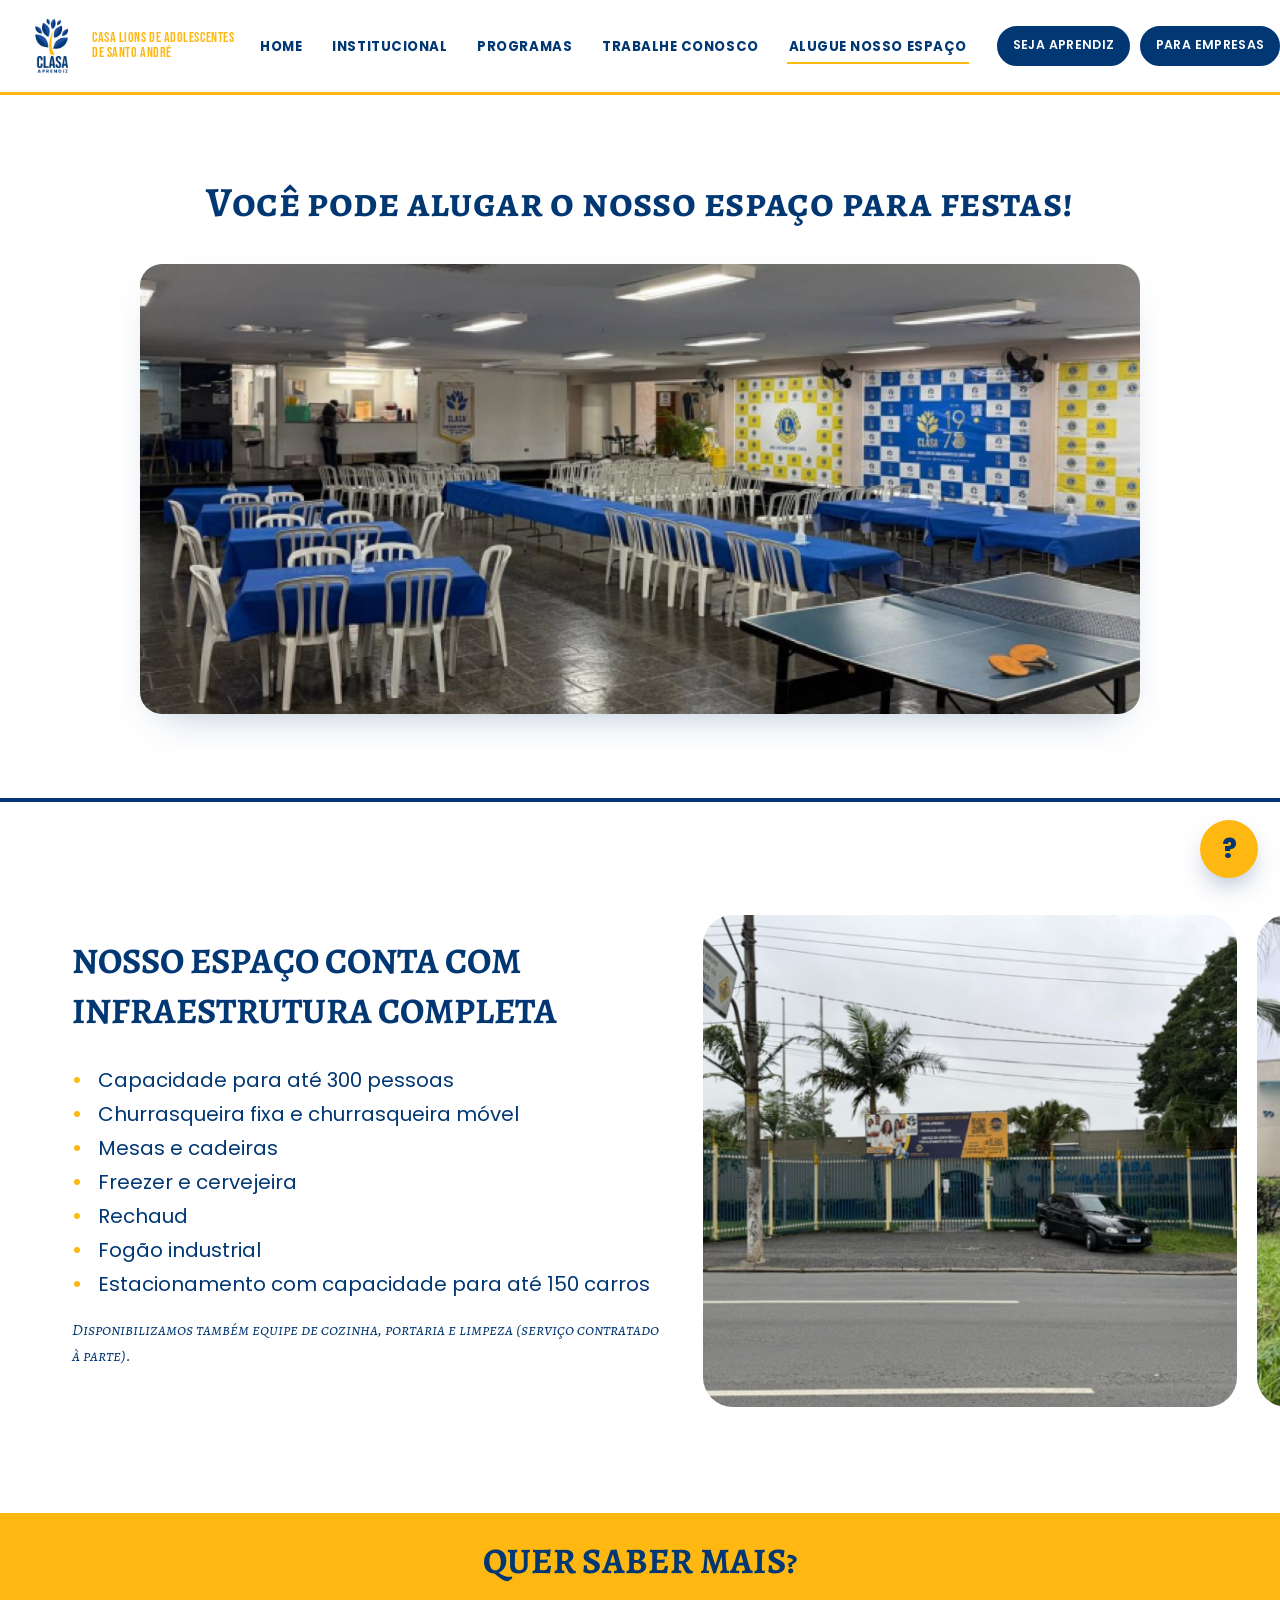
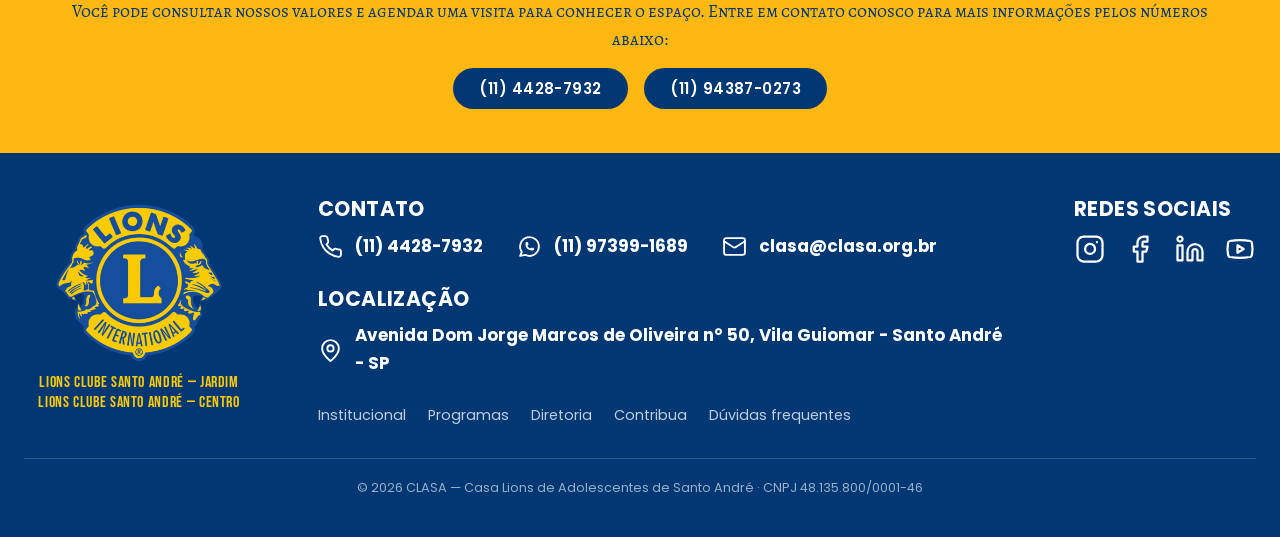
==== commit 8969a155: "feat: terceira rodada de ajustes da CLASA (25/09) + relatório de igualdade salarial 2º sem 2026 - Ho" ====
--- a/alugue-nosso-espaco.html
+++ b/alugue-nosso-espaco.html
@@ -9,7 +9,7 @@
   <link rel="preconnect" href="https://fonts.googleapis.com" />
   <link rel="preconnect" href="https://fonts.gstatic.com" crossorigin />
   <link href="https://fonts.googleapis.com/css2?family=Alegreya+SC:ital,wght@0,400;0,500;0,700;0,800;1,400;1,700&family=Bebas+Neue&family=Poppins:wght@400;500;600;700;800&display=swap" rel="stylesheet" />
-  <link rel="stylesheet" href="assets/css/style.css?v=17" />
+  <link rel="stylesheet" href="assets/css/style.css?v=20" />
 </head>
 <body data-page="alugue">
 
@@ -75,7 +75,7 @@
 
   <div id="site-footer"></div>
 
-  <script src="assets/js/partials.js?v=17"></script>
-  <script src="assets/js/main.js?v=17"></script>
+  <script src="assets/js/partials.js?v=20"></script>
+  <script src="assets/js/main.js?v=20"></script>
 </body>
 </html>
--- a/assets/css/style.css
+++ b/assets/css/style.css
@@ -1256,7 +1256,7 @@
 .info-card--wide { border-radius: 20px; text-align: center; padding: 22px 46px 30px; }
 .info-card--wide h2 { color: #fff; font-size: 2rem; margin: 0 0 .5em; }
 .info-card--wide p { margin: 0; }
-.cols-2 { columns: 2; column-gap: 36px; }
+.info-card ul.cols-2 { display: block; columns: 2; column-gap: 36px; }
 .cols-2 li { break-inside: avoid; }
 
 /* ---- Institucional: Transparência ---- */
@@ -1380,17 +1380,22 @@
 .vaga__cards { display: grid; grid-template-columns: minmax(0, 1fr) minmax(0, 2.2fr); gap: 32px; padding-inline: 0; width: calc(100% - 96px); margin: 0 auto; }
 .vaga-card {
   position: relative; background: var(--navy); color: #fff; border-radius: 22px;
-  padding: 16px 22px 20px calc(22px + 64px); min-height: 108px; margin-top: 36px;
+  padding: 16px 22px 20px 106px; min-height: 108px; margin-top: 36px;
   display: flex; flex-direction: column;
 }
 .vaga-card__icon {
   position: absolute; top: -30px; left: 18px; width: 76px; height: 76px; border-radius: 50%;
-  background: var(--yellow); display: grid; place-items: center;
+  background: var(--yellow); display: grid; place-items: center; flex-shrink: 0;
 }
 .vaga-card__icon img { width: 38px; height: 32px; }
 .vaga-card h4 {
   margin: 0 0 10px; min-height: 34px; display: flex; align-items: center;
   color: #fff; font-family: var(--font-serif); font-size: 1.05rem; line-height: 1.2; text-transform: uppercase;
+  word-break: break-word;
+}
+@media (max-width: 420px) {
+  .vaga-card { padding-left: 22px; padding-top: 54px; }
+  .vaga-card__icon { top: -30px; left: 22px; }
 }
 .vaga-card ul { list-style: none; margin: 0; padding: 0; display: grid; gap: 4px; }
 .vaga-card--wide ul { display: block; columns: 2; column-gap: 32px; }
@@ -1649,3 +1654,68 @@
   .partners__row { flex-wrap: wrap; justify-content: center; gap: 22px 18px; }
   .partners__row img { width: min(calc(var(--w) * 1px), 42vw); }
 }
+
+/* =========================================================
+   REVISÃO CLASA 3 (25/09)
+   ========================================================= */
+
+/* ---- Home: indicador do carrossel — segmento ativo bem destacado ---- */
+.hero__bars { align-items: flex-end; }
+.hero__bar { height: 6px; background: rgba(255, 255, 255, 0.55); transition: height .25s, background .25s; }
+.hero__bar.is-active { height: 10px; background: rgba(255, 184, 18, 0.45); box-shadow: 0 0 0 1px rgba(255, 255, 255, 0.95), 0 2px 6px rgba(1, 20, 44, 0.55); }
+
+/* ---- Documentos: linhas centralizadas (última linha também) ---- */
+.doc-grid { display: flex; flex-wrap: wrap; justify-content: center; gap: 20px 21px; max-width: 1290px; margin-inline: auto; }
+.doc-card, .doc-card:last-child:nth-child(3n + 1), .doc-card:last-child:nth-child(odd) { flex: 0 1 415px; grid-column: auto; justify-self: auto; width: auto; }
+
+/* ---- Parceiros institucionais menores ---- */
+.partners__row { gap: 28px 48px; }
+
+/* ---- Diretoria: cargo colado no nome ---- */
+.person-card { gap: 6px; }
+.person-card__role { min-height: 0; }
+.person-card:not(.person-card--lead) .person-card__role { min-height: 38px; }
+
+/* ---- Programas: botão "Ver mais" dentro de cada card + linhas divisórias ---- */
+.program-cards { align-items: start; }
+.program-item { display: flex; flex-direction: column; gap: 22px; }
+.program-item .program-card { flex: 1; }
+.program-item .btn { width: 100%; min-height: 72px; border-radius: 40px; font-size: 1.5rem; text-transform: uppercase; }
+body[data-page="programas"] #integrar,
+body[data-page="programas"] #aprendizagem { border-top: 4px solid var(--navy); }
+
+/* ---- FAQ: cards centralizados; resposta troca a pergunta dentro do card (como no Figma) ---- */
+.faq-grid { display: flex; flex-wrap: wrap; justify-content: center; align-items: flex-start; gap: 26px; }
+.faq-card { flex: 0 0 calc((100% - 52px) / 3); transition: background .25s; }
+.faq-card__a { display: none; background: transparent; transition: none; grid-template-rows: none; }
+.faq-card.is-open { background: var(--yellow); }
+.faq-card.is-open .faq-card__q { display: none; }
+.faq-card.is-open .faq-card__a { display: flex; order: 1; flex: 1; align-items: center; justify-content: center; min-height: 132px; animation: faqIn .3s var(--ease); }
+.faq-card.is-open .faq-card__toggle { order: 2; border-top: 1px solid var(--navy); }
+.faq-card__a > div { overflow: visible; }
+.faq-card__a p { padding: 26px 22px; text-align: center; font-family: var(--font-serif); font-weight: 700; font-size: 1.05rem; line-height: 1.3; color: var(--navy); }
+@keyframes faqIn { from { opacity: 0; transform: translateY(6px); } to { opacity: 1; transform: none; } }
+
+/* ---- Alugue: carrossel foto a foto, alinhado à esquerda, próxima foto aparecendo ---- */
+.infra .photo-carousel__track { scroll-snap-type: x mandatory; gap: 20px; }
+.infra .photo-carousel__track img { scroll-snap-align: start; }
+.infra .photo-carousel__arrow { display: none; }
+
+/* ---- Para empresas: título menor e lista de benefícios mais larga ---- */
+.split--benefits { grid-template-columns: minmax(0, 440px) minmax(0, 1fr); gap: 56px; max-width: 1400px; }
+.split--benefits .split__title-lg { font-size: 2.25rem; line-height: 1.3; }
+.split--benefits .bullet-list { max-width: none; }
+
+@media (max-width: 980px) {
+  .program-item .btn { min-height: 60px; font-size: 1.25rem; }
+  .faq-card { flex-basis: calc((100% - 26px) / 2); }
+  .doc-card, .doc-card:last-child:nth-child(3n + 1), .doc-card:last-child:nth-child(odd) { flex-basis: calc(50% - 11px); }
+  .split--benefits { grid-template-columns: 1fr; gap: 26px; }
+}
+@media (max-width: 640px) {
+  .faq-card { flex-basis: 100%; }
+  .doc-card, .doc-card:last-child:nth-child(3n + 1), .doc-card:last-child:nth-child(odd) { flex-basis: 100%; }
+}
+.person-card__role { margin: 0; }
+.person-card__name { line-height: 1.2; }
+.person-card { gap: 12px; }
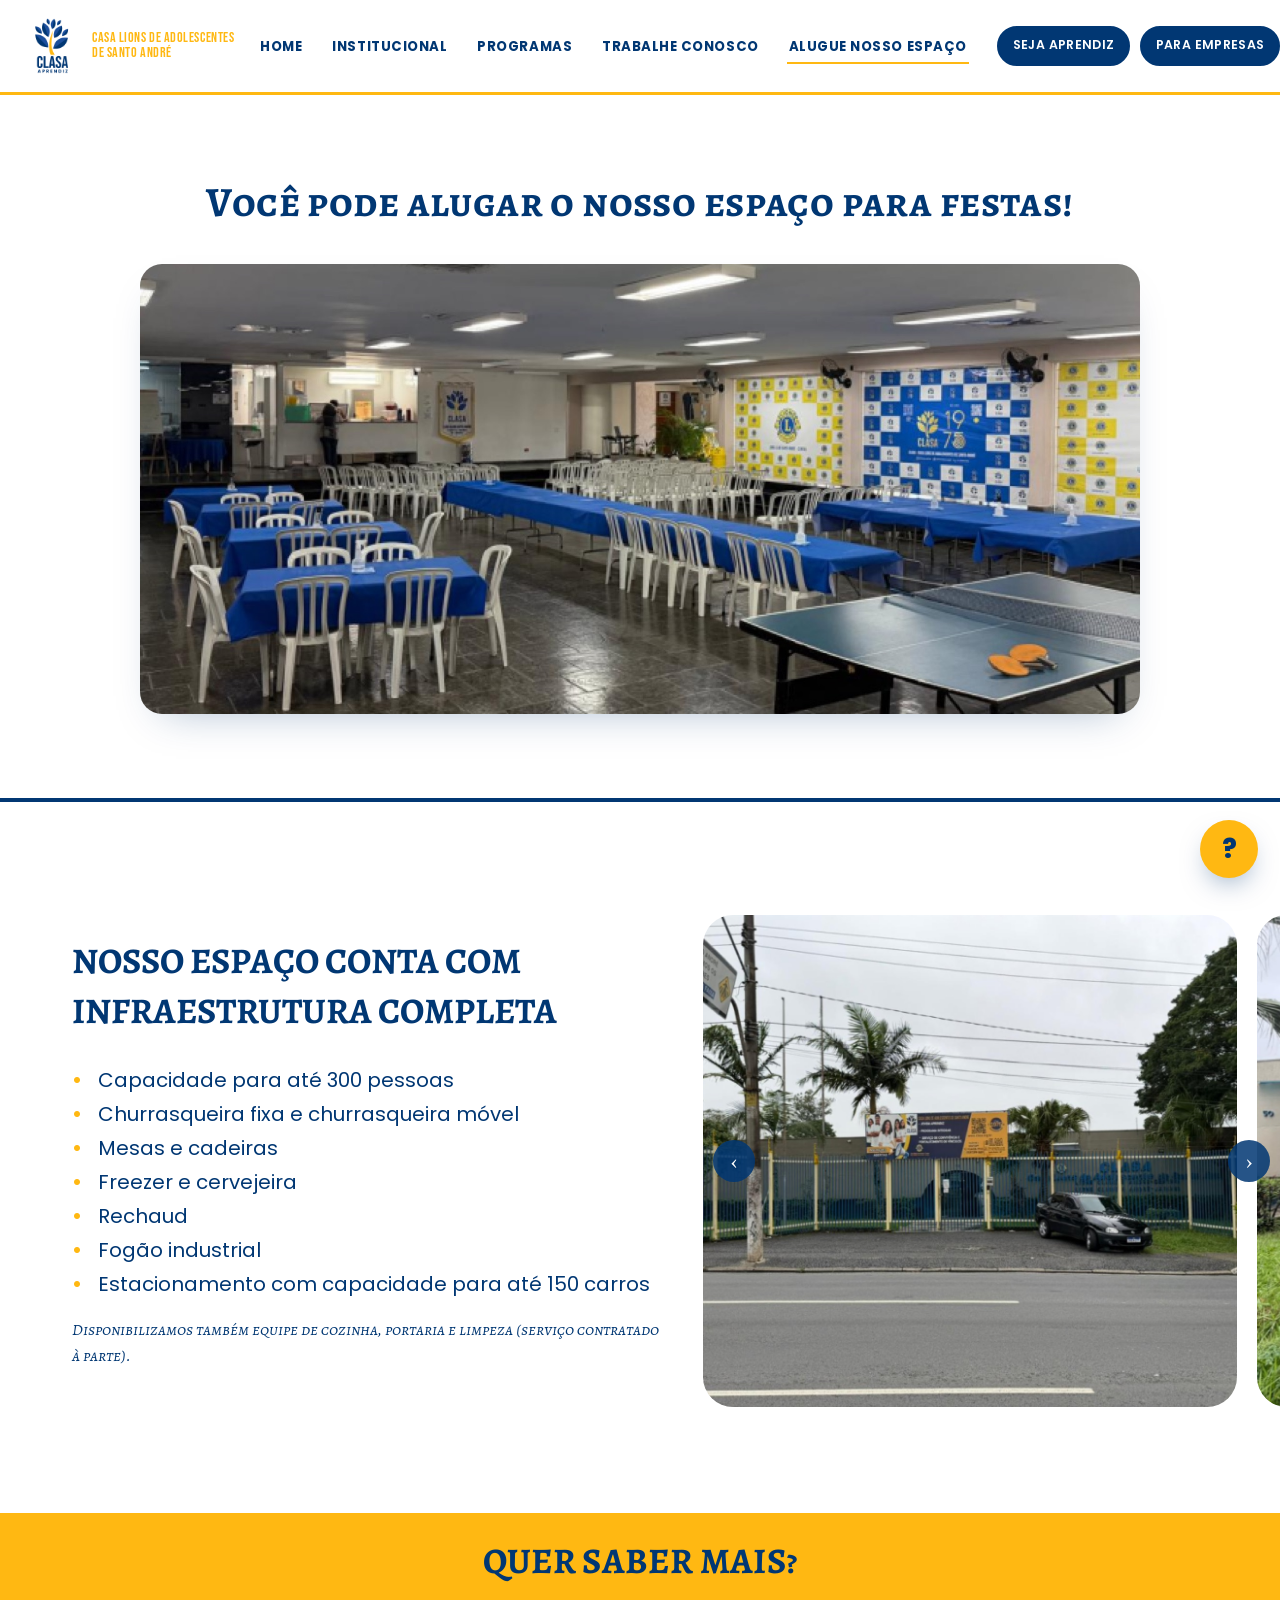
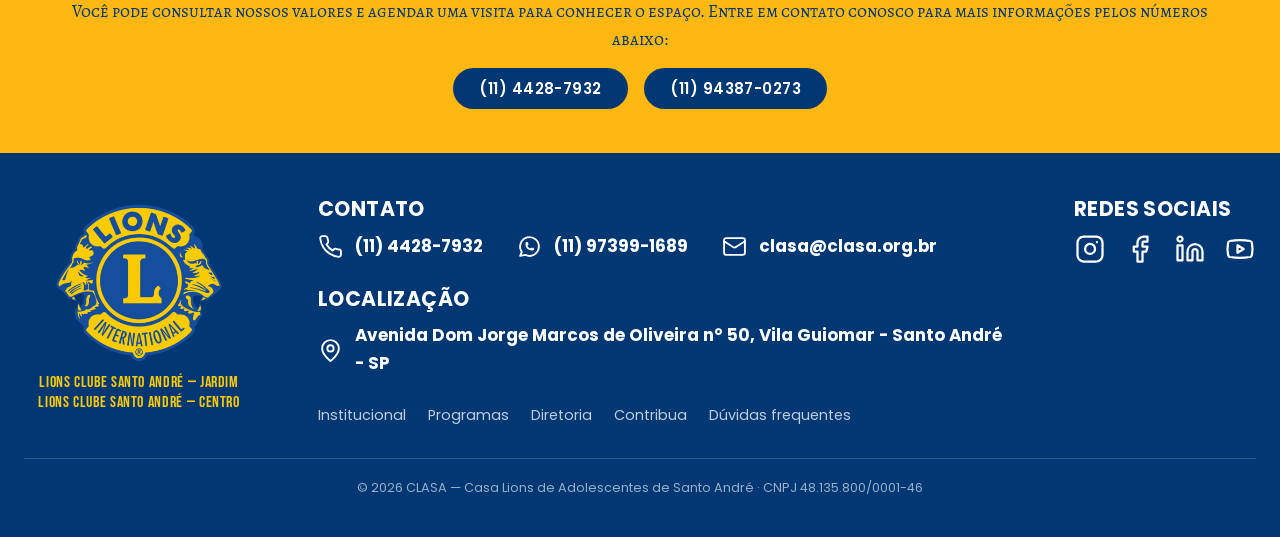
==== commit dd74223b: "fix: carrossel do Alugue e card do FAQ (retorno CLASA 29/09) - Alugue: setas de navegação estavam co" ====
--- a/alugue-nosso-espaco.html
+++ b/alugue-nosso-espaco.html
@@ -9,7 +9,7 @@
   <link rel="preconnect" href="https://fonts.googleapis.com" />
   <link rel="preconnect" href="https://fonts.gstatic.com" crossorigin />
   <link href="https://fonts.googleapis.com/css2?family=Alegreya+SC:ital,wght@0,400;0,500;0,700;0,800;1,400;1,700&family=Bebas+Neue&family=Poppins:wght@400;500;600;700;800&display=swap" rel="stylesheet" />
-  <link rel="stylesheet" href="assets/css/style.css?v=20" />
+  <link rel="stylesheet" href="assets/css/style.css?v=21" />
 </head>
 <body data-page="alugue">
 
@@ -75,7 +75,7 @@
 
   <div id="site-footer"></div>
 
-  <script src="assets/js/partials.js?v=20"></script>
-  <script src="assets/js/main.js?v=20"></script>
+  <script src="assets/js/partials.js?v=21"></script>
+  <script src="assets/js/main.js?v=21"></script>
 </body>
 </html>
--- a/assets/css/style.css
+++ b/assets/css/style.css
@@ -1684,22 +1684,26 @@
 body[data-page="programas"] #integrar,
 body[data-page="programas"] #aprendizagem { border-top: 4px solid var(--navy); }
 
-/* ---- FAQ: cards centralizados; resposta troca a pergunta dentro do card (como no Figma) ---- */
+/* ---- FAQ: cards centralizados; pergunta e resposta ocupam a mesma célula do grid,
+   então o card NUNCA muda de tamanho ao abrir/fechar (a altura é o maior dos dois). ---- */
 .faq-grid { display: flex; flex-wrap: wrap; justify-content: center; align-items: flex-start; gap: 26px; }
-.faq-card { flex: 0 0 calc((100% - 52px) / 3); transition: background .25s; }
-.faq-card__a { display: none; background: transparent; transition: none; grid-template-rows: none; }
+.faq-card { flex: 0 0 calc((100% - 52px) / 3); transition: background .25s; display: grid; grid-template-rows: auto auto; }
+.faq-card__q, .faq-card__a { grid-row: 1; grid-column: 1; }
+.faq-card__toggle { grid-row: 2; grid-column: 1; }
 .faq-card.is-open { background: var(--yellow); }
-.faq-card.is-open .faq-card__q { display: none; }
-.faq-card.is-open .faq-card__a { display: flex; order: 1; flex: 1; align-items: center; justify-content: center; min-height: 132px; animation: faqIn .3s var(--ease); }
-.faq-card.is-open .faq-card__toggle { order: 2; border-top: 1px solid var(--navy); }
+.faq-card__q { visibility: visible; }
+.faq-card.is-open .faq-card__q { visibility: hidden; }
+.faq-card__a {
+  display: flex; align-items: center; justify-content: center;
+  background: transparent; visibility: hidden; grid-template-rows: none;
+}
+.faq-card.is-open .faq-card__a { visibility: visible; }
 .faq-card__a > div { overflow: visible; }
 .faq-card__a p { padding: 26px 22px; text-align: center; font-family: var(--font-serif); font-weight: 700; font-size: 1.05rem; line-height: 1.3; color: var(--navy); }
-@keyframes faqIn { from { opacity: 0; transform: translateY(6px); } to { opacity: 1; transform: none; } }
 
 /* ---- Alugue: carrossel foto a foto, alinhado à esquerda, próxima foto aparecendo ---- */
 .infra .photo-carousel__track { scroll-snap-type: x mandatory; gap: 20px; }
 .infra .photo-carousel__track img { scroll-snap-align: start; }
-.infra .photo-carousel__arrow { display: none; }
 
 /* ---- Para empresas: título menor e lista de benefícios mais larga ---- */
 .split--benefits { grid-template-columns: minmax(0, 440px) minmax(0, 1fr); gap: 56px; max-width: 1400px; }
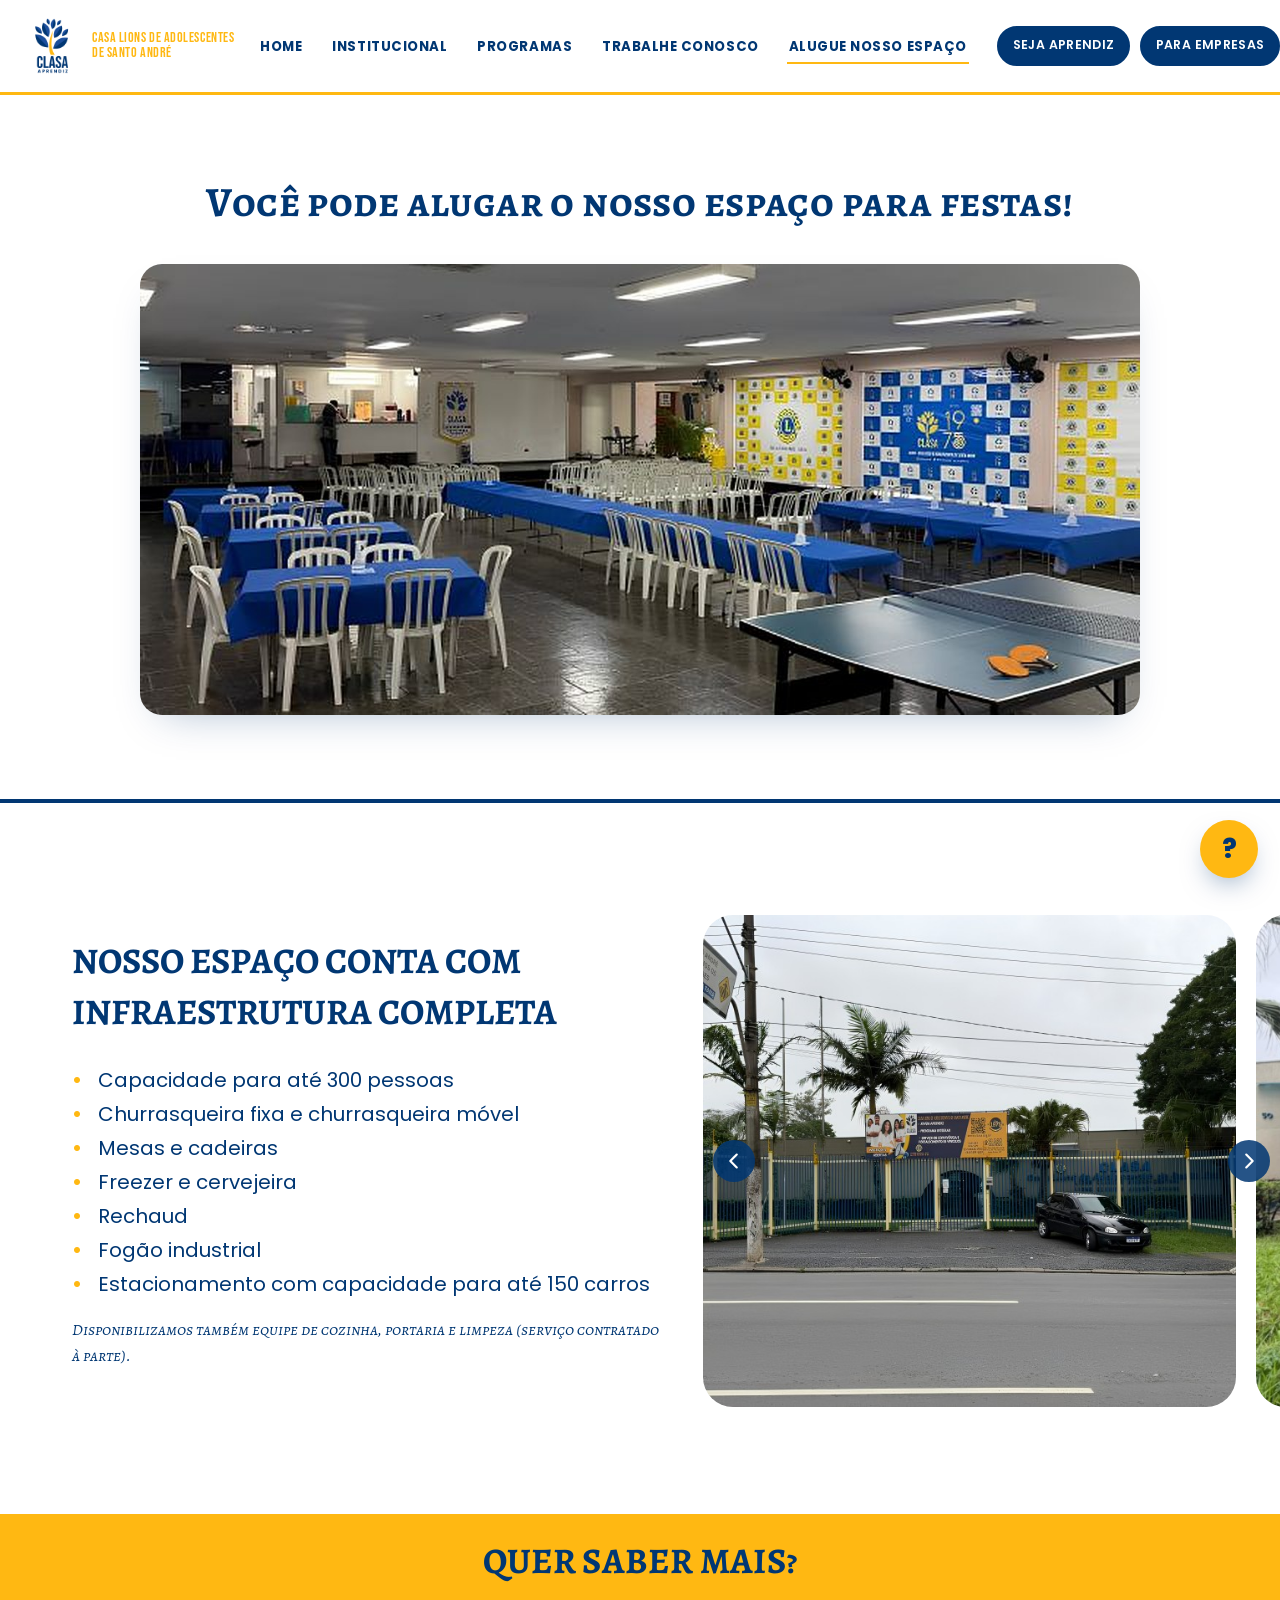
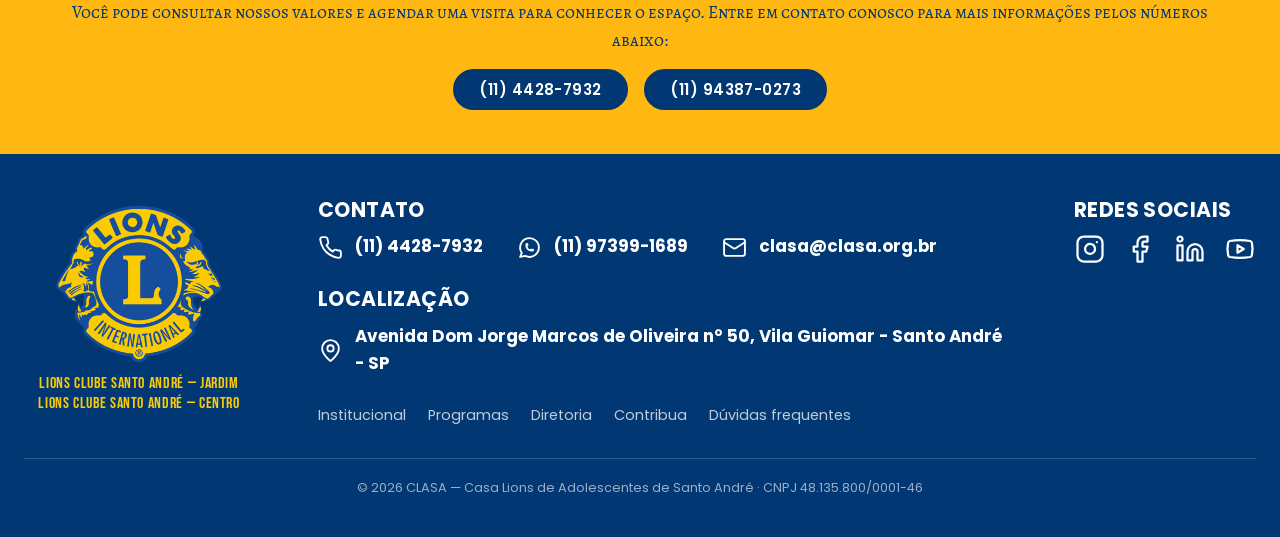
==== commit c5a77036: "feat(alugue): novas fotos do carrossel e da foto principal; setas centralizadas verticalmente - 8 fo" ====
--- a/alugue-nosso-espaco.html
+++ b/alugue-nosso-espaco.html
@@ -9,7 +9,7 @@
   <link rel="preconnect" href="https://fonts.googleapis.com" />
   <link rel="preconnect" href="https://fonts.gstatic.com" crossorigin />
   <link href="https://fonts.googleapis.com/css2?family=Alegreya+SC:ital,wght@0,400;0,500;0,700;0,800;1,400;1,700&family=Bebas+Neue&family=Poppins:wght@400;500;600;700;800&display=swap" rel="stylesheet" />
-  <link rel="stylesheet" href="assets/css/style.css?v=21" />
+  <link rel="stylesheet" href="assets/css/style.css?v=22" />
 </head>
 <body data-page="alugue">
 
@@ -54,8 +54,8 @@
               <img src="assets/img/espaco/g7.jpg" alt="Espaço da CLASA" loading="lazy" />
               <img src="assets/img/espaco/g8.jpg" alt="Espaço da CLASA" loading="lazy" />
             </div>
-            <button class="photo-carousel__arrow photo-carousel__arrow--prev" type="button" aria-label="Foto anterior">&#8249;</button>
-            <button class="photo-carousel__arrow photo-carousel__arrow--next" type="button" aria-label="Próxima foto">&#8250;</button>
+            <button class="photo-carousel__arrow photo-carousel__arrow--prev" type="button" aria-label="Foto anterior"><svg viewBox="0 0 24 24" width="22" height="22" aria-hidden="true"><path d="M15 5l-7 7 7 7" fill="none" stroke="currentColor" stroke-width="2.4" stroke-linecap="round" stroke-linejoin="round"/></svg></button>
+            <button class="photo-carousel__arrow photo-carousel__arrow--next" type="button" aria-label="Próxima foto"><svg viewBox="0 0 24 24" width="22" height="22" aria-hidden="true"><path d="M9 5l7 7-7 7" fill="none" stroke="currentColor" stroke-width="2.4" stroke-linecap="round" stroke-linejoin="round"/></svg></button>
           </div>
       </div>
     </section>
@@ -75,7 +75,7 @@
 
   <div id="site-footer"></div>
 
-  <script src="assets/js/partials.js?v=21"></script>
-  <script src="assets/js/main.js?v=21"></script>
+  <script src="assets/js/partials.js?v=22"></script>
+  <script src="assets/js/main.js?v=22"></script>
 </body>
 </html>
--- a/assets/css/style.css
+++ b/assets/css/style.css
@@ -1187,18 +1187,20 @@
 }
 .photo-carousel__arrow {
   position: absolute;
-  top: 50%;
-  transform: translateY(-50%);
+  top: 0; bottom: 0;
+  margin-block: auto;
   width: 42px; height: 42px;
   border-radius: 50%;
   border: none;
   background: rgba(1, 55, 115, 0.85);
   color: #fff;
-  font-size: 1.5rem;
   line-height: 1;
+  padding: 0;
   display: grid;
   place-items: center;
-}
+  cursor: pointer;
+}
+.photo-carousel__arrow svg { display: block; }
 .photo-carousel__arrow:hover { background: var(--navy); }
 .photo-carousel__arrow--prev { left: 10px; }
 .photo-carousel__arrow--next { right: 10px; }
